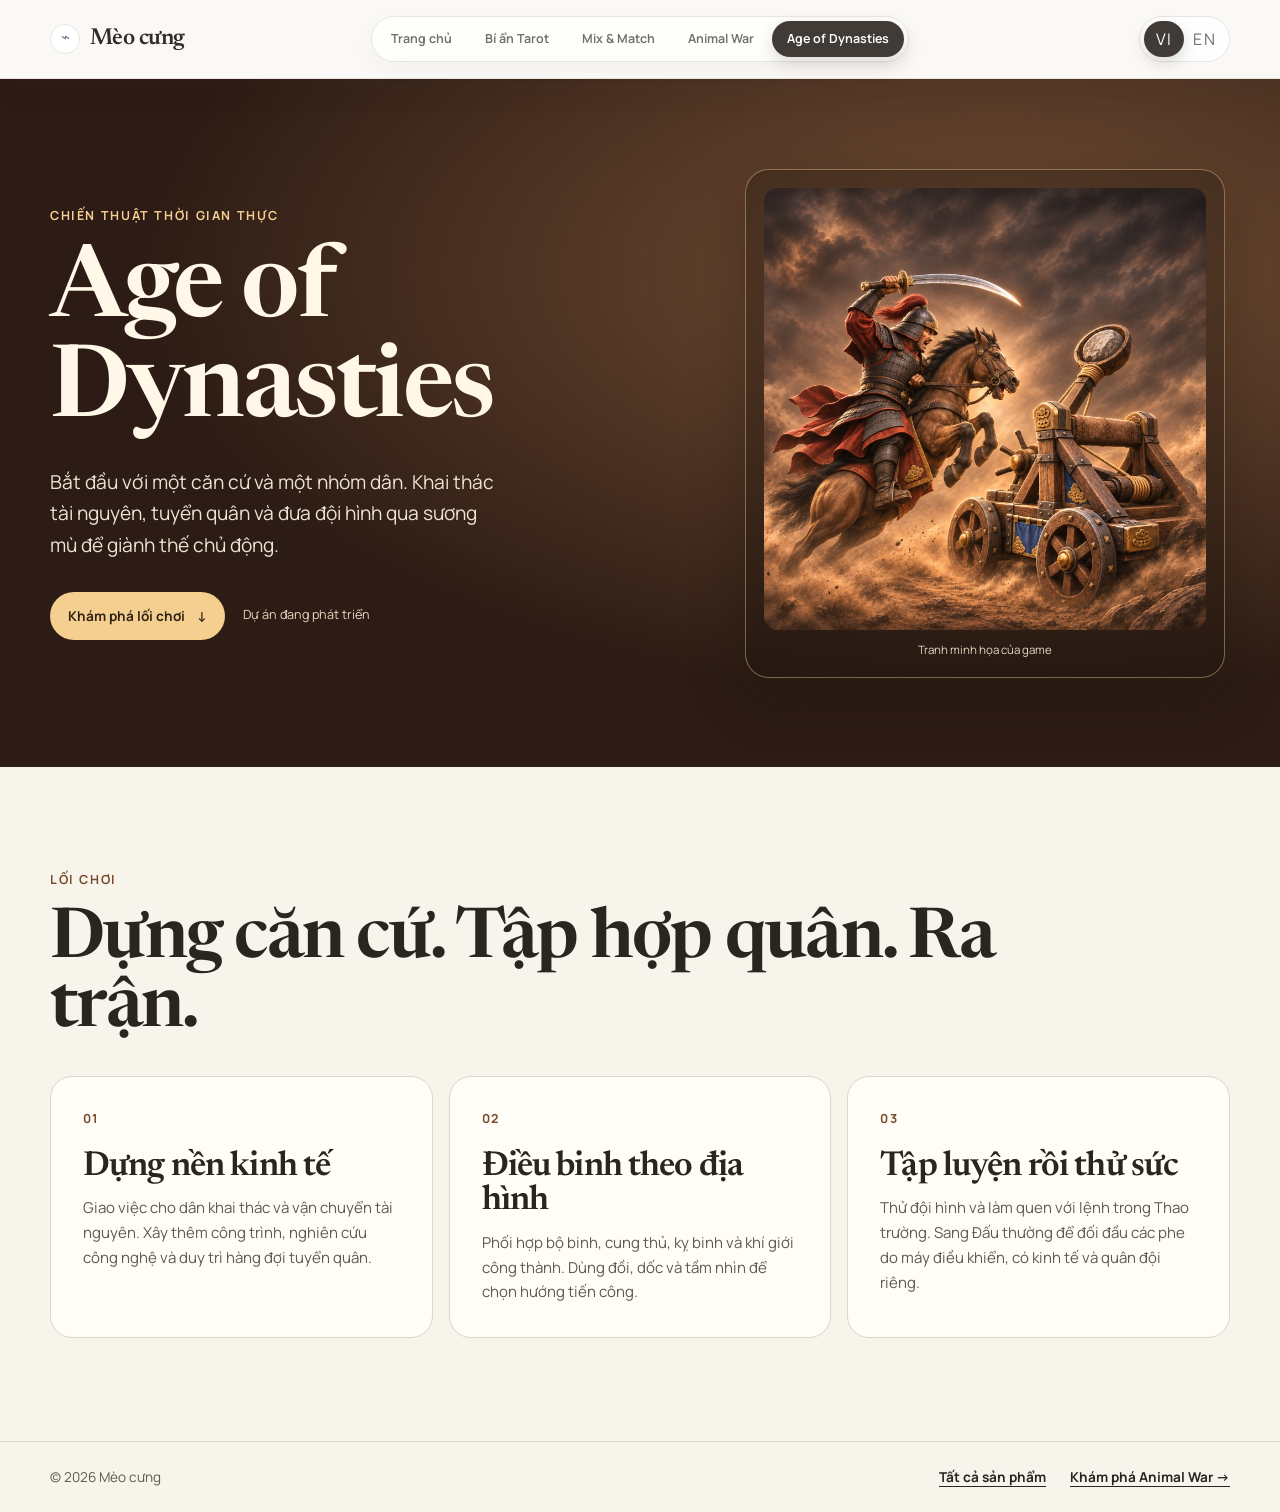
==== age-of-dynasties.html @ 05eef2de "Add Animal War and Age of Dynasties to the website" ====
<!DOCTYPE html>
<html lang="vi">

<head>
    <meta charset="UTF-8" />
    <meta name="viewport" content="width=device-width, initial-scale=1.0" />
    <meta name="description" content="Game chiến thuật thời gian thực. Khai thác tài nguyên, xây căn cứ, tuyển quân và điều binh trong Thao trường và Đấu thường." />
    <title>Age of Dynasties | Mèo cưng</title>
    <link rel="preconnect" href="https://fonts.googleapis.com" />
    <link rel="preconnect" href="https://fonts.gstatic.com" crossorigin />
    <link href="https://fonts.googleapis.com/css2?family=Manrope:wght@400;500;600;700&amp;family=Newsreader:wght@400;600&amp;display=swap" rel="stylesheet" />
    <link href="assets/site-shell.css" rel="stylesheet" />
    <link href="assets/game-pages.css" rel="stylesheet" />
    <script src="assets/game-pages.js" defer></script>
</head>

<body class="game-page" data-game="age-of-dynasties">
    <a class="game-skip" href="#main-content" data-i18n="skipLink">Bỏ qua điều hướng</a>

    <header class="global-header">
        <div class="global-shell global-nav">
            <a class="global-brand" href="index.html" aria-label="Mèo cưng">
                <span class="global-brand-icon" aria-hidden="true">⌁</span>
                <span class="global-brand-wordmark">Mèo cưng</span>
            </a>

            <nav class="global-tabs" data-i18n-aria="navAria" aria-label="Điều hướng chính">
                <a class="global-tab" href="index.html" data-i18n="navHome">Trang chủ</a>
                <a class="global-tab" href="tarot.html" data-i18n="navTarot">Bí ẩn Tarot</a>
                <a class="global-tab" href="mixmatch.html">Mix &amp; Match</a>
                <a class="global-tab" href="animal-war.html">Animal War</a>
                <a class="global-tab" href="age-of-dynasties.html" aria-current="page">Age of Dynasties</a>
            </nav>

            <div class="global-language" role="group" data-i18n-aria="languageAria" aria-label="Chọn ngôn ngữ">
                <button class="global-language-button" type="button" data-lang="vi" aria-pressed="true">VI</button>
                <button class="global-language-button" type="button" data-lang="en" aria-pressed="false">EN</button>
            </div>
        </div>
    </header>

    <main id="main-content">
        <section class="game-hero" aria-labelledby="game-title">
            <div class="global-shell game-hero-grid">
                <div class="game-hero-copy">
                    <p class="game-eyebrow" data-i18n="heroEyebrow">Chiến thuật thời gian thực</p>
                    <h1 id="game-title">Age of Dynasties</h1>
                    <p class="game-lead" data-i18n="heroLead">Bắt đầu với một căn cứ và một nhóm dân. Khai thác tài nguyên, tuyển quân và đưa đội hình qua sương mù để giành thế chủ động.</p>
                    <div class="game-actions">
                        <a class="game-button" href="#gameplay">
                            <span data-i18n="heroAction">Khám phá lối chơi</span>
                            <span aria-hidden="true">↓</span>
                        </a>
                        <span class="game-status" data-i18n="heroStatus">Dự án đang phát triển</span>
                    </div>
                </div>

                <figure class="game-cover">
                    <img src="assets/games/age-of-dynasties.jpg" alt="Kỵ binh giơ đao trên lưng ngựa đối đầu một cẩu đá" data-i18n-alt="heroAlt" width="800" height="800" fetchpriority="high" />
                    <figcaption data-i18n="artCaption">Tranh minh họa của game</figcaption>
                </figure>
            </div>
        </section>

        <section class="global-shell game-features" id="gameplay" aria-labelledby="gameplay-title">
            <p class="game-eyebrow" data-i18n="gameplayEyebrow">Lối chơi</p>
            <h2 id="gameplay-title" data-i18n="gameplayTitle">Dựng căn cứ. Tập hợp quân. Ra trận.</h2>
            <div class="game-feature-grid">
                <article class="game-feature">
                    <span class="game-feature-number" aria-hidden="true">01</span>
                    <h3 data-i18n="featureOneTitle">Dựng nền kinh tế</h3>
                    <p data-i18n="featureOneLead">Giao việc cho dân khai thác và vận chuyển tài nguyên. Xây thêm công trình, nghiên cứu công nghệ và duy trì hàng đợi tuyển quân.</p>
                </article>
                <article class="game-feature">
                    <span class="game-feature-number" aria-hidden="true">02</span>
                    <h3 data-i18n="featureTwoTitle">Điều binh theo địa hình</h3>
                    <p data-i18n="featureTwoLead">Phối hợp bộ binh, cung thủ, kỵ binh và khí giới công thành. Dùng đồi, dốc và tầm nhìn để chọn hướng tiến công.</p>
                </article>
                <article class="game-feature">
                    <span class="game-feature-number" aria-hidden="true">03</span>
                    <h3 data-i18n="featureThreeTitle">Tập luyện rồi thử sức</h3>
                    <p data-i18n="featureThreeLead">Thử đội hình và làm quen với lệnh trong Thao trường. Sang Đấu thường để đối đầu các phe do máy điều khiển, có kinh tế và quân đội riêng.</p>
                </article>
            </div>
        </section>
    </main>

    <footer class="game-footer">
        <div class="global-shell game-footer-row">
            <span>© 2026 Mèo cưng</span>
            <nav data-i18n-aria="footerAria" aria-label="Liên kết cuối trang">
                <a href="index.html#products" data-i18n="homeAction">Tất cả sản phẩm</a>
                <a href="animal-war.html">
                    <span data-i18n="otherAction">Khám phá Animal War</span>
                    <span aria-hidden="true">→</span>
                </a>
            </nav>
        </div>
    </footer>
</body>

</html>
---- assets/site-shell.css ----
:root {
    --shell-bg: #fbfaf8;
    --shell-surface: #ffffff;
    --shell-ink: #302d2a;
    --shell-muted: #746f69;
    --shell-line: #e9e4df;
    --shell-active: #403b37;
    --shell-accent: #7b6f85;
}

.global-header,
.global-header *,
.global-header *::before,
.global-header *::after {
    box-sizing: border-box;
}

.global-header {
    position: sticky;
    z-index: 200;
    top: 0;
    border-bottom: 1px solid var(--shell-line);
    background: rgba(251, 250, 248, 0.9);
    box-shadow: 0 10px 36px rgba(53, 48, 44, 0.04);
    font-family: "Manrope", sans-serif;
    backdrop-filter: blur(18px);
}

.global-shell {
    width: min(calc(100% - 40px), 1180px);
    margin-inline: auto;
}

.global-nav {
    min-height: 78px;
    display: grid;
    grid-template-columns: minmax(170px, 1fr) auto minmax(170px, 1fr);
    align-items: center;
    gap: 28px;
}

.global-header a {
    text-decoration: none;
}

.global-header button {
    font: inherit;
}

.global-brand {
    min-width: 0;
    display: inline-flex;
    align-items: center;
    justify-self: start;
    gap: 10px;
    color: var(--shell-ink);
}

.global-brand-image {
    width: 180px;
    height: auto;
    display: block;
    object-fit: contain;
}

.global-brand-wordmark {
    font-family: "Newsreader", serif;
    font-size: 1.45rem;
    font-weight: 600;
    letter-spacing: -0.025em;
    line-height: 1;
}

.global-brand-icon {
    width: 30px;
    height: 30px;
    display: grid;
    flex: 0 0 auto;
    place-items: center;
    border: 1px solid var(--shell-line);
    border-radius: 50%;
    background: var(--shell-surface);
    color: var(--shell-accent);
    font-family: "Newsreader", serif;
    font-size: 0.92rem;
}

.global-tabs {
    display: inline-flex;
    align-items: center;
    justify-content: center;
    gap: 3px;
    padding: 4px;
    border: 1px solid var(--shell-line);
    border-radius: 999px;
    background: rgba(255, 255, 255, 0.76);
    box-shadow: 0 8px 24px rgba(53, 48, 44, 0.04);
}

.global-tab {
    min-height: 36px;
    display: inline-flex;
    align-items: center;
    justify-content: center;
    padding: 7px 15px;
    border-radius: 999px;
    color: var(--shell-muted);
    font-size: 0.78rem;
    font-weight: 650;
    line-height: 1.2;
    white-space: nowrap;
    transition: background 180ms ease, color 180ms ease, transform 180ms ease;
}

.global-tab:hover {
    background: #f2efeb;
    color: var(--shell-ink);
}

.global-tab[aria-current="page"] {
    background: var(--shell-active);
    box-shadow: 0 7px 16px rgba(64, 59, 55, 0.18);
    color: #ffffff;
}

.global-language {
    display: inline-flex;
    justify-self: end;
    padding: 4px;
    border: 1px solid var(--shell-line);
    border-radius: 999px;
    background: rgba(255, 255, 255, 0.78);
}

.global-language-button {
    min-width: 40px;
    min-height: 32px;
    padding: 5px 9px;
    border: 0;
    border-radius: 999px;
    background: transparent;
    color: var(--shell-muted);
    cursor: pointer;
    font-size: 0.7rem;
    font-weight: 750;
    letter-spacing: 0.08em;
    transition: background 180ms ease, color 180ms ease, box-shadow 180ms ease;
}

.global-language-button[aria-pressed="true"] {
    background: var(--shell-active);
    box-shadow: 0 6px 14px rgba(64, 59, 55, 0.18);
    color: #ffffff;
}

.global-header :focus-visible {
    outline: 3px solid rgba(64, 59, 55, 0.72);
    outline-offset: 3px;
}

@media (max-width: 1024px) {
    .global-nav {
        grid-template-columns: minmax(0, 1fr) auto;
        gap: 10px 16px;
        padding-block: 12px;
    }

    .global-tabs {
        width: 100%;
        grid-column: 1 / -1;
        grid-row: 2;
        flex-wrap: wrap;
        border-radius: 22px;
    }

    .global-tab {
        flex: 1 0 auto;
    }
}

@media (max-width: 480px) {
    .global-shell {
        width: min(calc(100% - 28px), 1180px);
    }

    .global-brand-image {
        width: 142px;
    }

    .global-brand-wordmark {
        font-size: 1.25rem;
    }

    .global-brand-icon {
        width: 27px;
        height: 27px;
    }

    .global-tab {
        min-height: 34px;
        padding-inline: 12px;
        font-size: 0.74rem;
    }

    .global-language-button {
        min-width: 36px;
        min-height: 30px;
        padding-inline: 7px;
    }
}

@media (prefers-reduced-motion: reduce) {
    .global-tab,
    .global-language-button {
        transition: none;
    }
}
---- assets/game-pages.css ----
.game-page {
    --game-ink: #29251f;
    --game-muted: #62594d;
    --game-paper: #f7f4ec;
    --game-line: #ded5c4;
    --game-dark: #112821;
    --game-glow: #3a6253;
    --game-gold: #f4cf8f;
    --game-accent-ink: #465e4b;
    margin: 0;
    background: var(--game-paper);
    color: var(--game-ink);
    font: 400 1rem/1.65 "Manrope", sans-serif;
}

.game-page[data-game="age-of-dynasties"] {
    --game-dark: #2d1c15;
    --game-glow: #754f34;
    --game-accent-ink: #794a29;
}

.game-page *,
.game-page *::before,
.game-page *::after {
    box-sizing: border-box;
}

.game-page :focus-visible {
    outline: 3px solid currentColor;
    outline-offset: 5px;
}

.game-skip {
    position: fixed;
    z-index: 201;
    top: 12px;
    left: 12px;
    padding: 8px 14px;
    transform: translateY(-180%);
    background: var(--game-paper);
    color: var(--game-ink);
}

.game-skip:focus {
    transform: translateY(0);
}

.game-hero {
    background: radial-gradient(ellipse at 78% 28%, var(--game-glow), transparent 61%), var(--game-dark);
    color: #fff7e7;
}

.game-hero-grid {
    display: grid;
    grid-template-columns: minmax(0, 1.1fr) minmax(0, 0.9fr);
    align-items: center;
    gap: clamp(32px, 7vw, 104px);
    padding-block: clamp(56px, 7vw, 96px);
}

.game-eyebrow {
    margin: 0 0 16px;
    color: var(--game-accent-ink);
    font-size: 0.78rem;
    font-weight: 700;
    letter-spacing: 0.13em;
    text-transform: uppercase;
}

.game-hero .game-eyebrow {
    color: var(--game-gold);
}

.game-page h1,
.game-page h2,
.game-page h3 {
    margin: 0;
    font-family: "Newsreader", Georgia, serif;
    font-weight: 600;
    line-height: 1;
    letter-spacing: -0.025em;
}

.game-page h1 {
    font-size: clamp(3.3rem, 7.8vw, 7.5rem);
}

.game-page h1 span {
    display: block;
    margin-top: 12px;
    color: var(--game-gold);
    font-size: 0.42em;
    font-weight: 400;
}

.game-lead {
    max-width: 37ch;
    margin: 24px 0 30px;
    color: #eee4d3;
    font-size: clamp(1rem, 1.65vw, 1.2rem);
}

.game-actions {
    display: flex;
    flex-wrap: wrap;
    align-items: center;
    gap: 14px 18px;
}

.game-button {
    display: inline-flex;
    align-items: center;
    gap: 12px;
    min-height: 48px;
    padding: 10px 18px;
    border-radius: 999px;
    background: var(--game-gold);
    color: #302315;
    font-size: 0.85rem;
    font-weight: 700;
    text-decoration: none;
}

.game-button:hover {
    background: #ffe1aa;
}

.game-status {
    color: #e5d6bf;
    font-size: 0.79rem;
}

.game-cover {
    width: min(100%, 480px);
    margin: 0 auto;
    padding: clamp(10px, 1.5vw, 18px);
    border: 1px solid rgba(244, 207, 143, 0.42);
    border-radius: 24px;
    background: rgba(18, 13, 10, 0.27);
    box-shadow: 0 20px 55px rgba(16, 11, 8, 0.28);
}

.game-cover img {
    display: block;
    width: 100%;
    height: auto;
    border-radius: 14px;
}

.game-cover figcaption {
    padding-top: 10px;
    color: #e5d6bf;
    font-size: 0.72rem;
    text-align: center;
}

.game-features {
    padding-block: clamp(56px, 8vw, 108px);
    scroll-margin-top: 90px;
}

.game-page h2 {
    max-width: 22ch;
    margin-bottom: 32px;
    font-size: clamp(2.55rem, 5.4vw, 4.7rem);
}

.game-feature-grid {
    display: grid;
    grid-template-columns: repeat(3, minmax(0, 1fr));
    gap: 16px;
}

.game-feature {
    padding: clamp(22px, 3vw, 32px);
    border: 1px solid var(--game-line);
    border-radius: 22px;
    background: #fffdf7;
}

.game-feature-number {
    display: block;
    margin-bottom: 20px;
    color: var(--game-accent-ink);
    font-size: 0.78rem;
    font-weight: 700;
    letter-spacing: 0.1em;
}

.game-page h3 {
    font-size: clamp(1.65rem, 3vw, 2.15rem);
}

.game-feature p {
    margin: 12px 0 0;
    color: var(--game-muted);
    font-size: 0.94rem;
}

.game-footer {
    border-top: 1px solid var(--game-line);
    color: var(--game-muted);
    font-size: 0.85rem;
}

.game-footer-row,
.game-footer nav {
    display: flex;
    flex-wrap: wrap;
    gap: 12px 24px;
}

.game-footer-row {
    justify-content: space-between;
    padding-block: 24px;
}

.game-footer a {
    color: var(--game-ink);
    font-weight: 700;
    text-underline-offset: 4px;
}

@media (max-width: 1024px) {
    .game-features {
        scroll-margin-top: 148px;
    }
}

@media (max-width: 700px) {
    .game-hero-grid,
    .game-feature-grid {
        grid-template-columns: 1fr;
    }

    .game-hero-grid {
        padding-block: 42px;
    }

    .game-page h1 {
        font-size: clamp(2.9rem, 12vw, 5rem);
    }

    .game-cover {
        margin-left: 0;
    }
}
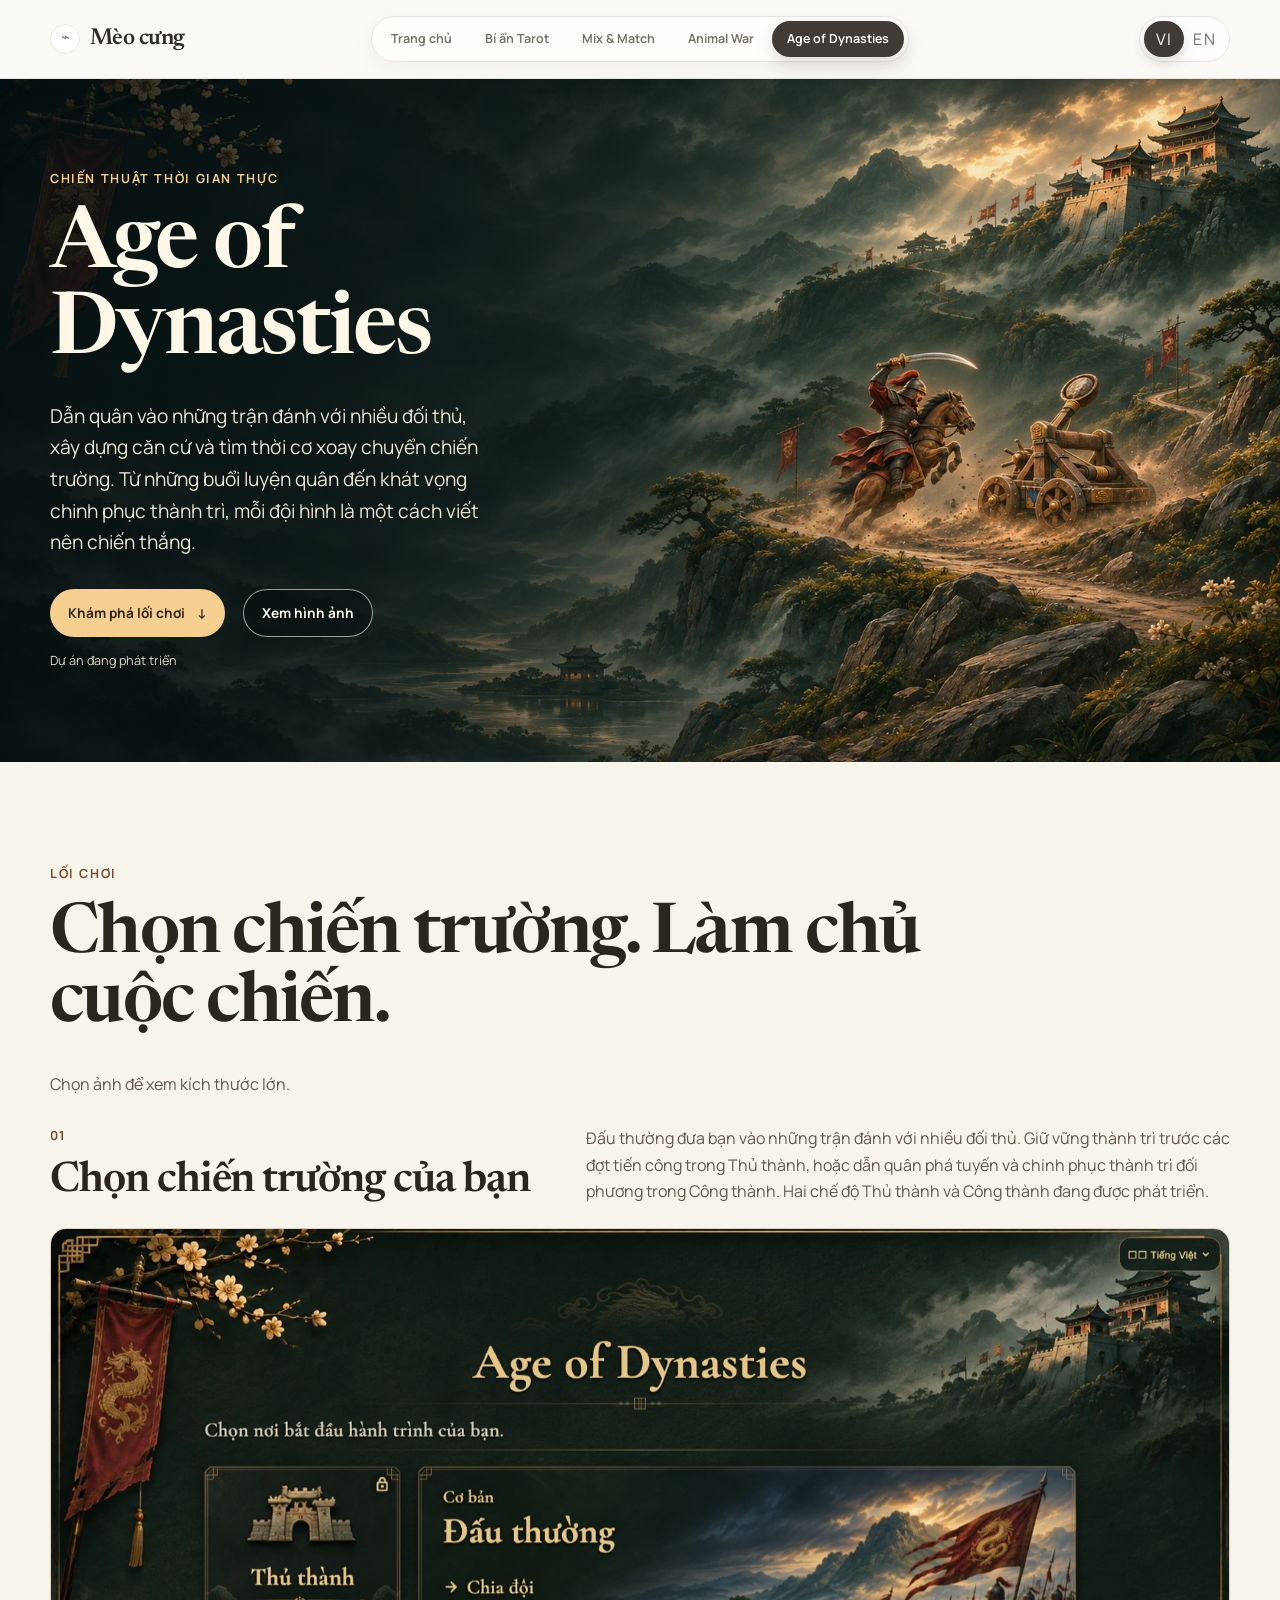
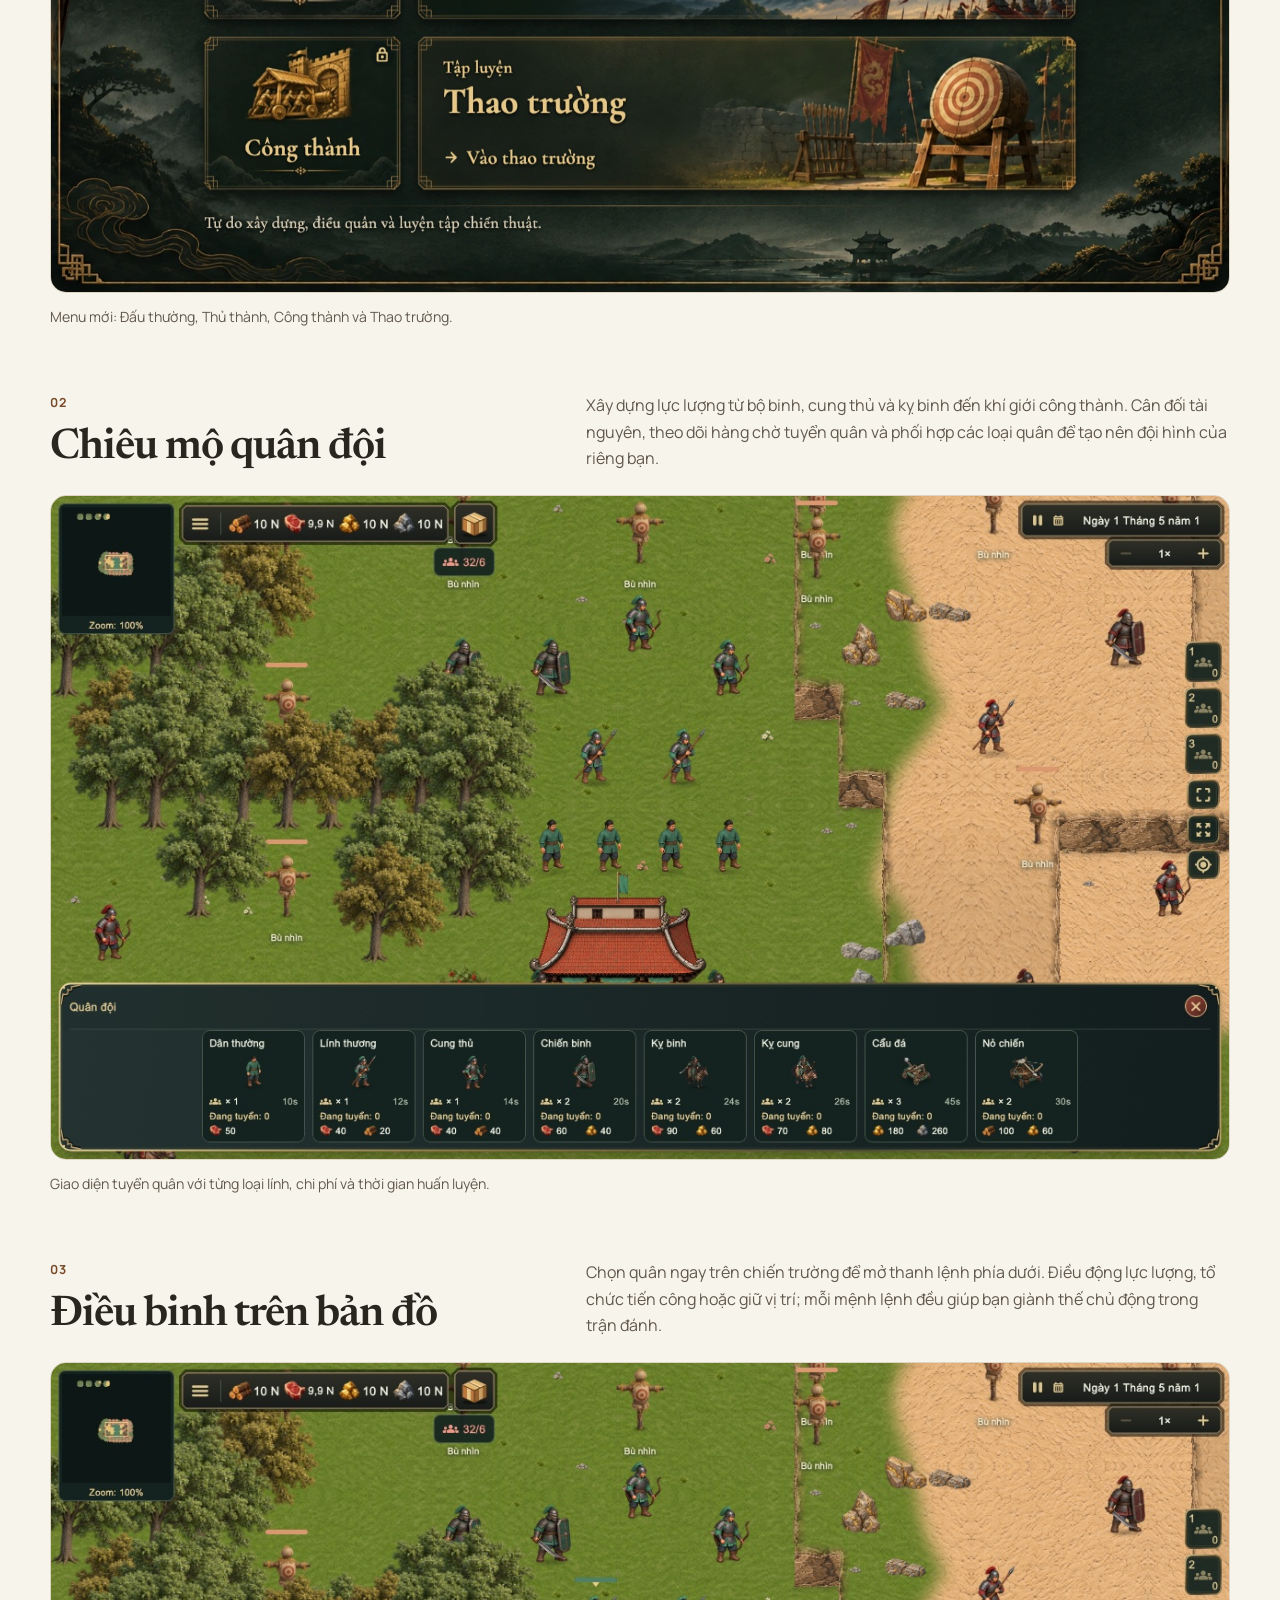
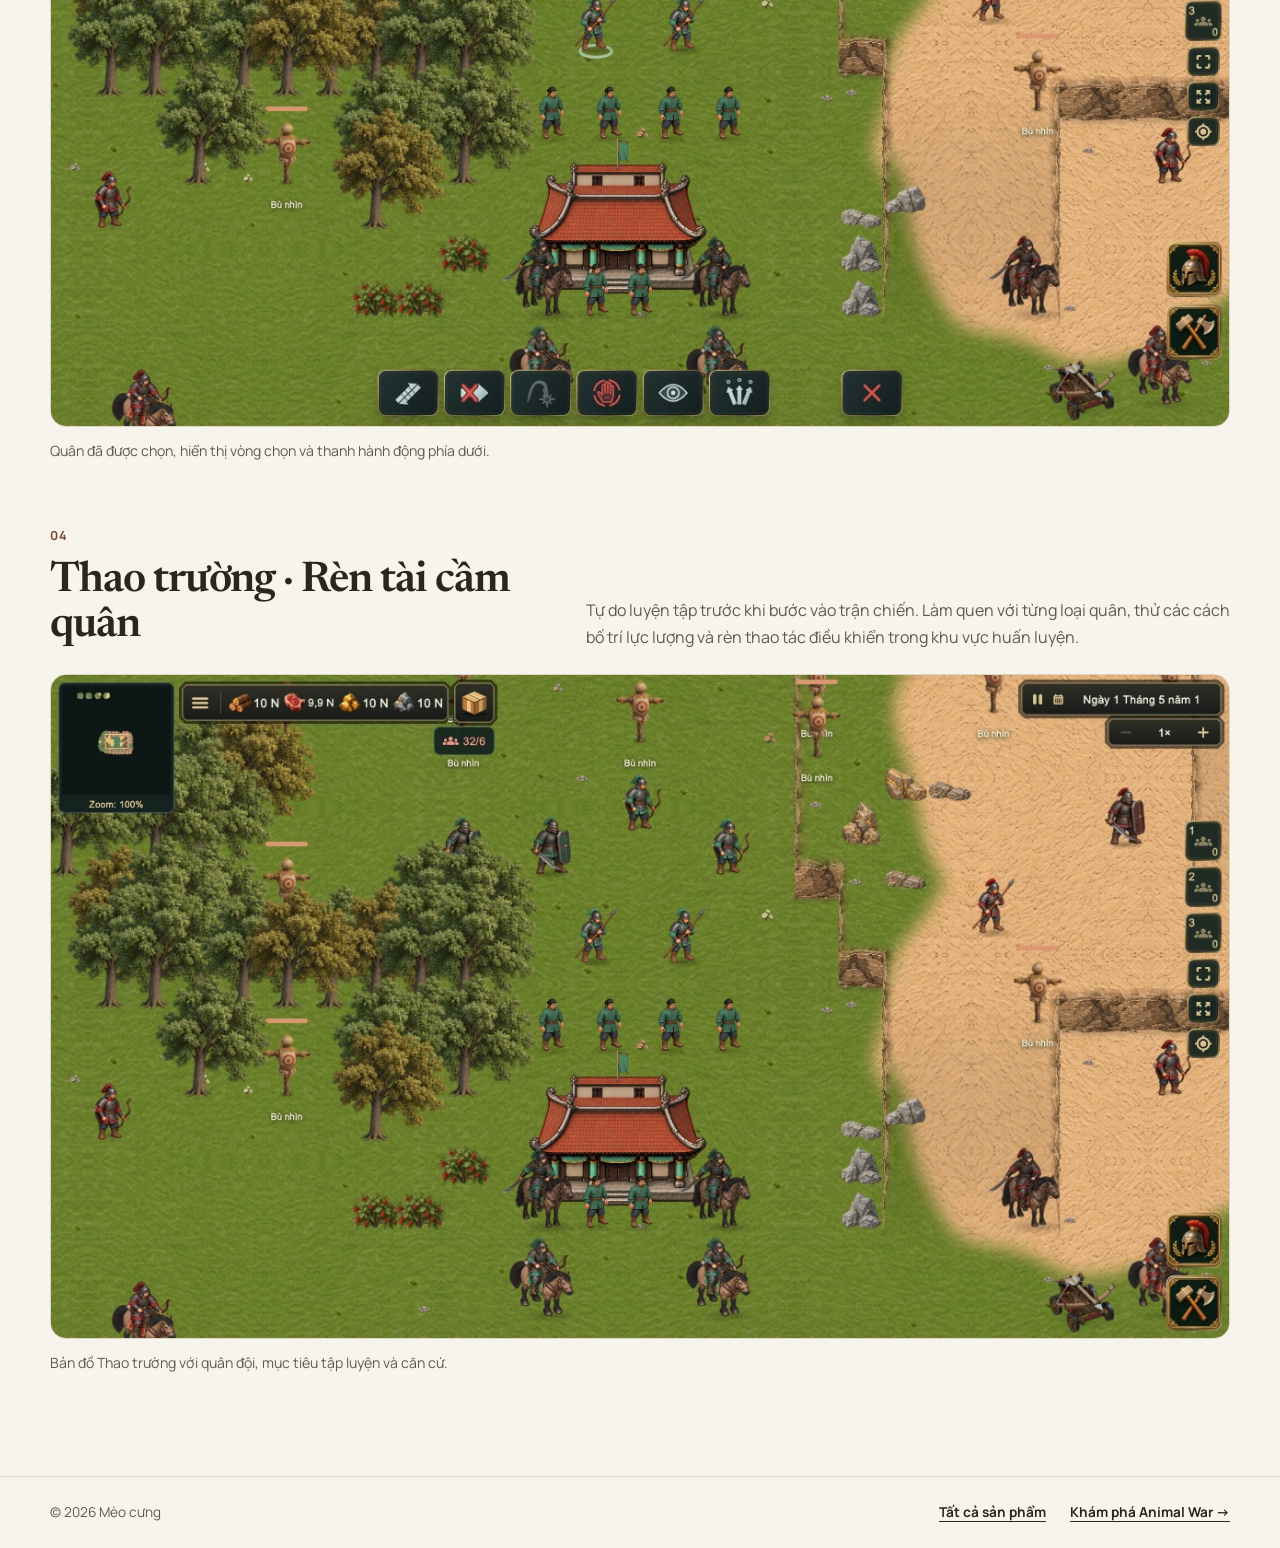
==== commit 5b707906: "Refresh game pages with current UI captures and illustrated features" ====
--- a/age-of-dynasties.html
+++ b/age-of-dynasties.html
@@ -4,14 +4,14 @@
 <head>
     <meta charset="UTF-8" />
     <meta name="viewport" content="width=device-width, initial-scale=1.0" />
-    <meta name="description" content="Game chiến thuật thời gian thực. Khai thác tài nguyên, xây căn cứ, tuyển quân và điều binh trong Thao trường và Đấu thường." />
+    <meta name="description" content="Age of Dynasties — chiến thuật thời gian thực với Đấu thường và Thao trường. Khám phá các chế độ Thủ thành và Công thành đang phát triển." />
     <title>Age of Dynasties | Mèo cưng</title>
     <link rel="preconnect" href="https://fonts.googleapis.com" />
     <link rel="preconnect" href="https://fonts.gstatic.com" crossorigin />
     <link href="https://fonts.googleapis.com/css2?family=Manrope:wght@400;500;600;700&amp;family=Newsreader:wght@400;600&amp;display=swap" rel="stylesheet" />
     <link href="assets/site-shell.css" rel="stylesheet" />
-    <link href="assets/game-pages.css" rel="stylesheet" />
-    <script src="assets/game-pages.js" defer></script>
+    <link href="assets/game-pages.css?v=20261105-4features" rel="stylesheet" />
+    <script src="assets/game-pages.js?v=20261105-4features" defer></script>
 </head>
 
 <body class="game-page" data-game="age-of-dynasties">
@@ -41,45 +41,77 @@
 
     <main id="main-content">
         <section class="game-hero" aria-labelledby="game-title">
+            <img class="game-hero-art" src="assets/games/age-of-dynasties-hero.jpg" alt="" width="1672" height="941" fetchpriority="high" />
             <div class="global-shell game-hero-grid">
                 <div class="game-hero-copy">
                     <p class="game-eyebrow" data-i18n="heroEyebrow">Chiến thuật thời gian thực</p>
                     <h1 id="game-title">Age of Dynasties</h1>
-                    <p class="game-lead" data-i18n="heroLead">Bắt đầu với một căn cứ và một nhóm dân. Khai thác tài nguyên, tuyển quân và đưa đội hình qua sương mù để giành thế chủ động.</p>
+                    <p class="game-lead" data-i18n="heroLead">Dẫn quân vào những trận đánh với nhiều đối thủ, xây dựng căn cứ và tìm thời cơ xoay chuyển chiến trường. Từ những buổi luyện quân đến khát vọng chinh phục thành trì, mỗi đội hình là một cách viết nên chiến thắng.</p>
                     <div class="game-actions">
                         <a class="game-button" href="#gameplay">
                             <span data-i18n="heroAction">Khám phá lối chơi</span>
                             <span aria-hidden="true">↓</span>
                         </a>
+                        <a class="game-button game-button-secondary" href="#screenshots" data-i18n="galleryAction">Xem hình ảnh</a>
                         <span class="game-status" data-i18n="heroStatus">Dự án đang phát triển</span>
                     </div>
                 </div>
 
-                <figure class="game-cover">
-                    <img src="assets/games/age-of-dynasties.jpg" alt="Kỵ binh giơ đao trên lưng ngựa đối đầu một cẩu đá" data-i18n-alt="heroAlt" width="800" height="800" fetchpriority="high" />
-                    <figcaption data-i18n="artCaption">Tranh minh họa của game</figcaption>
-                </figure>
             </div>
         </section>
 
         <section class="global-shell game-features" id="gameplay" aria-labelledby="gameplay-title">
             <p class="game-eyebrow" data-i18n="gameplayEyebrow">Lối chơi</p>
-            <h2 id="gameplay-title" data-i18n="gameplayTitle">Dựng căn cứ. Tập hợp quân. Ra trận.</h2>
-            <div class="game-feature-grid">
+            <h2 id="gameplay-title" data-i18n="gameplayTitle">Chọn chiến trường. Làm chủ cuộc chiến.</h2>
+            <p class="game-gallery-hint" data-i18n="galleryHint">Chọn ảnh để xem kích thước lớn.</p>
+            <div class="game-feature-list" id="screenshots">
                 <article class="game-feature">
-                    <span class="game-feature-number" aria-hidden="true">01</span>
-                    <h3 data-i18n="featureOneTitle">Dựng nền kinh tế</h3>
-                    <p data-i18n="featureOneLead">Giao việc cho dân khai thác và vận chuyển tài nguyên. Xây thêm công trình, nghiên cứu công nghệ và duy trì hàng đợi tuyển quân.</p>
+                    <div class="game-feature-copy">
+                        <div><span class="game-feature-number" aria-hidden="true">01</span><h3 data-i18n="featureOneTitle">Chọn chiến trường của bạn</h3></div>
+                        <p data-i18n="featureOneLead">Đấu thường đưa bạn vào những trận đánh với nhiều đối thủ. Giữ vững thành trì trước các đợt tiến công trong Thủ thành, hoặc dẫn quân phá tuyến và chinh phục thành trì đối phương trong Công thành. Hai chế độ Thủ thành và Công thành đang được phát triển.</p>
+                    </div>
+                    <figure class="game-shot">
+                        <a href="assets/games/screenshots/dynasties-menu.jpg" target="_blank" rel="noopener">
+                            <img src="assets/games/screenshots/dynasties-menu.jpg" alt="Menu mới: Đấu thường, Thủ thành, Công thành và Thao trường." data-i18n-alt="featureOneAlt" width="1600" height="900" loading="lazy" decoding="async" />
+                        </a>
+                        <figcaption data-i18n="featureOneCaption">Menu mới: Đấu thường, Thủ thành, Công thành và Thao trường.</figcaption>
+                    </figure>
                 </article>
                 <article class="game-feature">
-                    <span class="game-feature-number" aria-hidden="true">02</span>
-                    <h3 data-i18n="featureTwoTitle">Điều binh theo địa hình</h3>
-                    <p data-i18n="featureTwoLead">Phối hợp bộ binh, cung thủ, kỵ binh và khí giới công thành. Dùng đồi, dốc và tầm nhìn để chọn hướng tiến công.</p>
+                    <div class="game-feature-copy">
+                        <div><span class="game-feature-number" aria-hidden="true">02</span><h3 data-i18n="featureTwoTitle">Chiêu mộ quân đội</h3></div>
+                        <p data-i18n="featureTwoLead">Xây dựng lực lượng từ bộ binh, cung thủ và kỵ binh đến khí giới công thành. Cân đối tài nguyên, theo dõi hàng chờ tuyển quân và phối hợp các loại quân để tạo nên đội hình của riêng bạn.</p>
+                    </div>
+                    <figure class="game-shot">
+                        <a href="assets/games/screenshots/dynasties-army.jpg" target="_blank" rel="noopener">
+                            <img src="assets/games/screenshots/dynasties-army.jpg" alt="Giao diện tuyển quân với từng loại lính, chi phí và thời gian huấn luyện." data-i18n-alt="featureTwoAlt" width="1280" height="720" loading="lazy" decoding="async" />
+                        </a>
+                        <figcaption data-i18n="featureTwoCaption">Giao diện tuyển quân với từng loại lính, chi phí và thời gian huấn luyện.</figcaption>
+                    </figure>
                 </article>
                 <article class="game-feature">
-                    <span class="game-feature-number" aria-hidden="true">03</span>
-                    <h3 data-i18n="featureThreeTitle">Tập luyện rồi thử sức</h3>
-                    <p data-i18n="featureThreeLead">Thử đội hình và làm quen với lệnh trong Thao trường. Sang Đấu thường để đối đầu các phe do máy điều khiển, có kinh tế và quân đội riêng.</p>
+                    <div class="game-feature-copy">
+                        <div><span class="game-feature-number" aria-hidden="true">03</span><h3 data-i18n="featureThreeTitle">Điều binh trên bản đồ</h3></div>
+                        <p data-i18n="featureThreeLead">Chọn quân ngay trên chiến trường để mở thanh lệnh phía dưới. Điều động lực lượng, tổ chức tiến công hoặc giữ vị trí; mỗi mệnh lệnh đều giúp bạn giành thế chủ động trong trận đánh.</p>
+                    </div>
+                    <figure class="game-shot">
+                        <a href="assets/games/screenshots/dynasties-battlefield.jpg" target="_blank" rel="noopener">
+                            <img src="assets/games/screenshots/dynasties-battlefield.jpg" alt="Quân đã được chọn, hiển thị vòng chọn và thanh hành động phía dưới." data-i18n-alt="featureThreeAlt" width="1280" height="720" loading="lazy" decoding="async" />
+                        </a>
+                        <figcaption data-i18n="featureThreeCaption">Quân đã được chọn, hiển thị vòng chọn và thanh hành động phía dưới.</figcaption>
+                    </figure>
+                </article>
+                <article class="game-feature">
+                    <div class="game-feature-copy">
+                        <div><span class="game-feature-number" aria-hidden="true">04</span><h3 data-i18n="featureFourTitle">Thao trường · Rèn tài cầm quân</h3></div>
+                        <p data-i18n="featureFourLead">Tự do luyện tập trước khi bước vào trận chiến. Làm quen với từng loại quân, thử các cách bố trí lực lượng và rèn thao tác điều khiển trong khu vực huấn luyện.</p>
+                    </div>
+                    <figure class="game-shot">
+                        <a href="assets/games/screenshots/dynasties-training.jpg" target="_blank" rel="noopener">
+                            <img src="assets/games/screenshots/dynasties-training.jpg" alt="Bản đồ Thao trường với quân đội, mục tiêu tập luyện và căn cứ." data-i18n-alt="featureFourAlt" width="1280" height="720" loading="lazy" decoding="async" />
+                        </a>
+                        <figcaption data-i18n="featureFourCaption">Bản đồ Thao trường với quân đội, mục tiêu tập luyện và căn cứ.</figcaption>
+                    </figure>
                 </article>
             </div>
         </section>
--- a/assets/game-pages.css
+++ b/assets/game-pages.css
@@ -14,8 +14,8 @@
 }
 
 .game-page[data-game="age-of-dynasties"] {
-    --game-dark: #2d1c15;
-    --game-glow: #754f34;
+    --game-dark: #101e19;
+    --game-glow: #435a40;
     --game-accent-ink: #794a29;
 }
 
@@ -46,16 +46,41 @@
 }
 
 .game-hero {
-    background: radial-gradient(ellipse at 78% 28%, var(--game-glow), transparent 61%), var(--game-dark);
+    position: relative;
+    isolation: isolate;
+    overflow: hidden;
+    background: var(--game-dark);
     color: #fff7e7;
 }
 
+.game-hero-art {
+    position: absolute;
+    z-index: -2;
+    inset: 0;
+    width: 100%;
+    height: 100%;
+    object-fit: cover;
+    object-position: center;
+}
+
+.game-hero::after {
+    position: absolute;
+    z-index: -1;
+    inset: 0;
+    background: linear-gradient(90deg, rgba(5, 15, 17, 0.88), rgba(5, 15, 17, 0.58) 40%, rgba(5, 15, 17, 0.03) 75%);
+    content: "";
+}
+
 .game-hero-grid {
-    display: grid;
-    grid-template-columns: minmax(0, 1.1fr) minmax(0, 0.9fr);
+    display: flex;
+    min-height: 680px;
     align-items: center;
-    gap: clamp(32px, 7vw, 104px);
     padding-block: clamp(56px, 7vw, 96px);
+}
+
+.game-hero-copy {
+    width: 54%;
+    max-width: 640px;
 }
 
 .game-eyebrow {
@@ -82,7 +107,7 @@
 }
 
 .game-page h1 {
-    font-size: clamp(3.3rem, 7.8vw, 7.5rem);
+    font-size: clamp(3.3rem, 6.7vw, 6.5rem);
 }
 
 .game-page h1 span {
@@ -125,38 +150,84 @@
     background: #ffe1aa;
 }
 
+.game-button-secondary {
+    border: 1px solid rgba(255, 247, 231, 0.6);
+    background: rgba(5, 15, 17, 0.45);
+    color: #fff7e7;
+}
+
+.game-button-secondary:hover {
+    background: rgba(5, 15, 17, 0.8);
+}
+
 .game-status {
+    flex-basis: 100%;
     color: #e5d6bf;
     font-size: 0.79rem;
 }
 
-.game-cover {
-    width: min(100%, 480px);
-    margin: 0 auto;
-    padding: clamp(10px, 1.5vw, 18px);
-    border: 1px solid rgba(244, 207, 143, 0.42);
-    border-radius: 24px;
-    background: rgba(18, 13, 10, 0.27);
-    box-shadow: 0 20px 55px rgba(16, 11, 8, 0.28);
-}
-
-.game-cover img {
+.game-features,
+.game-gallery {
+    padding-block: clamp(56px, 8vw, 108px);
+    scroll-margin-top: 90px;
+}
+
+.game-gallery {
+    border-bottom: 1px solid var(--game-line);
+}
+
+.game-gallery h2 {
+    margin-bottom: 16px;
+}
+
+.game-gallery-hint {
+    margin: 0 0 28px;
+    color: var(--game-muted);
+}
+
+.game-gallery-grid {
+    display: grid;
+    grid-template-columns: repeat(2, minmax(0, 1fr));
+    align-items: start;
+    gap: 28px;
+}
+
+.game-shot {
+    margin: 0;
+    min-width: 0;
+}
+
+.game-shot-lead {
+    grid-column: 1 / -1;
+}
+
+.game-shot a {
+    display: block;
+    overflow: hidden;
+    border: 1px solid var(--game-line);
+    border-radius: 16px;
+    background: var(--game-dark);
+}
+
+.game-shot img {
     display: block;
     width: 100%;
     height: auto;
-    border-radius: 14px;
-}
-
-.game-cover figcaption {
-    padding-top: 10px;
-    color: #e5d6bf;
+}
+
+.game-shot figcaption {
+    padding-top: 12px;
+    font-size: 0.88rem;
+    color: var(--game-muted);
+}
+
+.game-feature p.game-mode-status {
+    display: inline-block;
+    margin: 0 0 14px;
+    padding: 3px 9px;
+    border: 1px solid var(--game-line);
+    border-radius: 99px;
     font-size: 0.72rem;
-    text-align: center;
-}
-
-.game-features {
-    padding-block: clamp(56px, 8vw, 108px);
-    scroll-margin-top: 90px;
 }
 
 .game-page h2 {
@@ -169,6 +240,10 @@
     display: grid;
     grid-template-columns: repeat(3, minmax(0, 1fr));
     gap: 16px;
+}
+
+.game-feature-grid-four {
+    grid-template-columns: repeat(2, minmax(0, 1fr));
 }
 
 .game-feature {
@@ -222,26 +297,52 @@
 }
 
 @media (max-width: 1024px) {
-    .game-features {
+    .game-features,
+    .game-gallery {
         scroll-margin-top: 148px;
     }
 }
 
 @media (max-width: 700px) {
-    .game-hero-grid,
-    .game-feature-grid {
+    .game-feature-grid,
+    .game-gallery-grid {
         grid-template-columns: 1fr;
     }
 
     .game-hero-grid {
-        padding-block: 42px;
+        min-height: 740px;
+        align-items: end;
+        padding-block: 290px 42px;
+    }
+
+    .game-hero-art {
+        height: 410px;
+        object-position: 75% center;
+    }
+
+    .game-hero::after {
+        background: linear-gradient(0deg, var(--game-dark) 42%, transparent 85%);
+    }
+
+    .game-hero-copy {
+        width: 100%;
     }
 
     .game-page h1 {
         font-size: clamp(2.9rem, 12vw, 5rem);
     }
 
-    .game-cover {
-        margin-left: 0;
-    }
-}
+}
+
+/* Each feature is paired with its actual game interface. */
+.game-feature-list { display: grid; gap: 64px; scroll-margin-top: 110px; }
+.game-feature-list .game-feature { padding: 0; border: 0; border-radius: 0; background: none; }
+.game-feature-copy { display: grid; grid-template-columns: minmax(0, 1fr) minmax(0, 1.3fr); gap: 40px; align-items: end; margin-bottom: 24px; }
+.game-feature-copy .game-feature-number { margin-bottom: 12px; }
+.game-feature-copy h3 { font-size: clamp(1.9rem, 3.3vw, 2.8rem); line-height: 1.08; }
+.game-feature-copy p { margin: 0; font-size: 1rem; }
+@media (max-width: 1024px) { .game-feature-list { scroll-margin-top: 148px; } }
+@media (max-width: 700px) {
+    .game-feature-list { gap: 44px; }
+    .game-feature-copy { grid-template-columns: 1fr; gap: 16px; }
+}
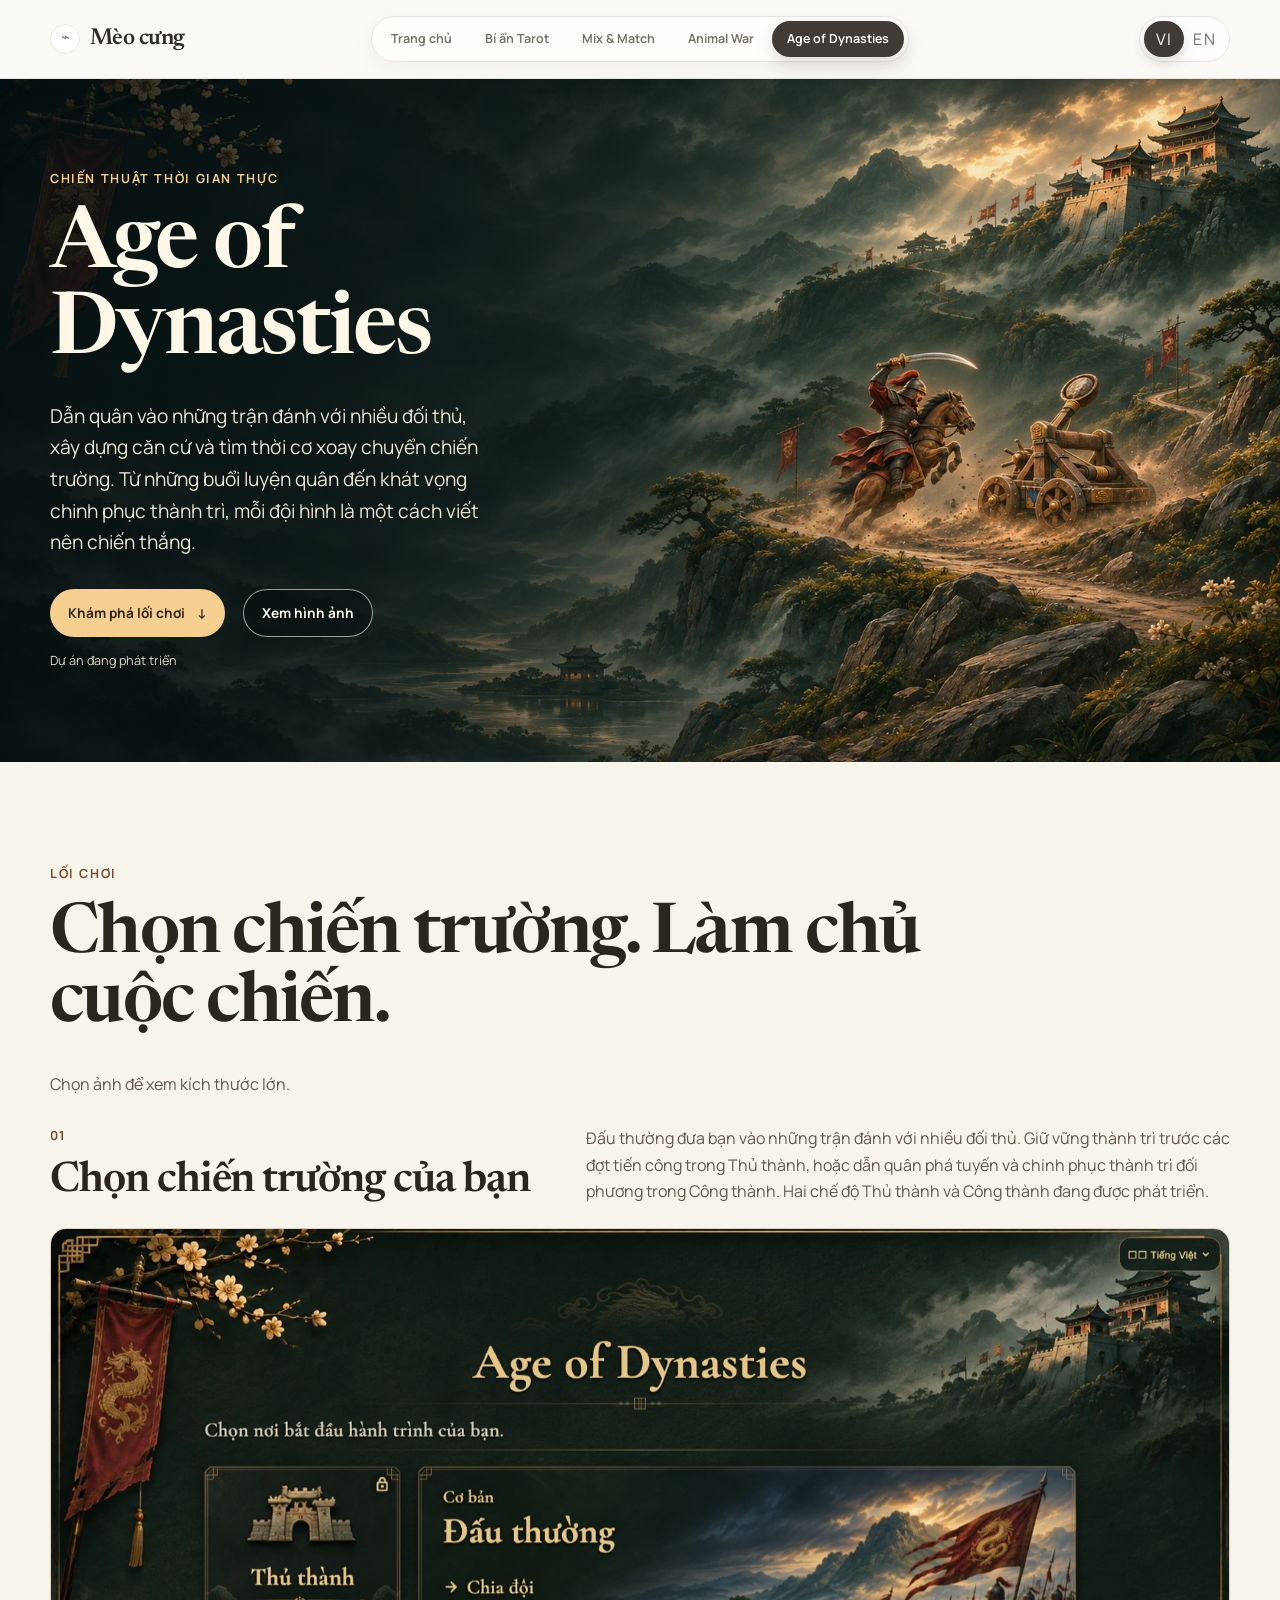
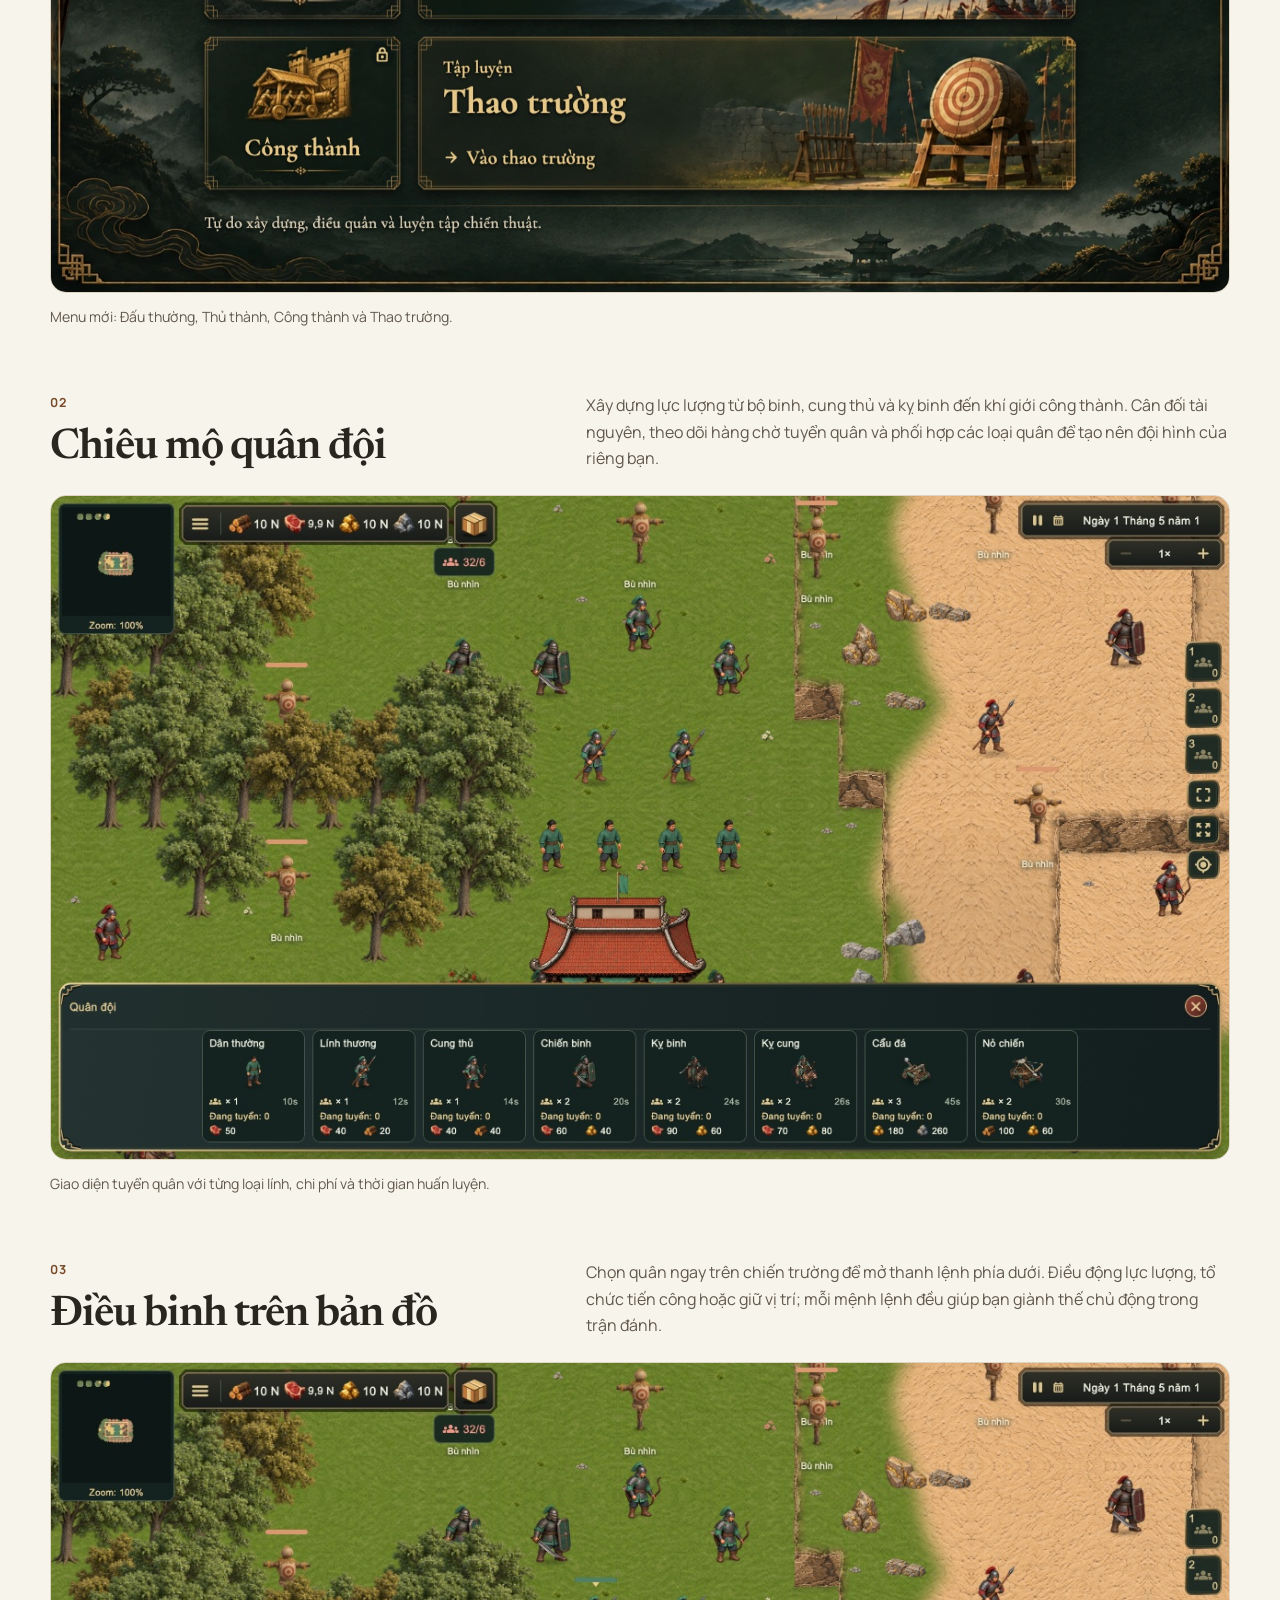
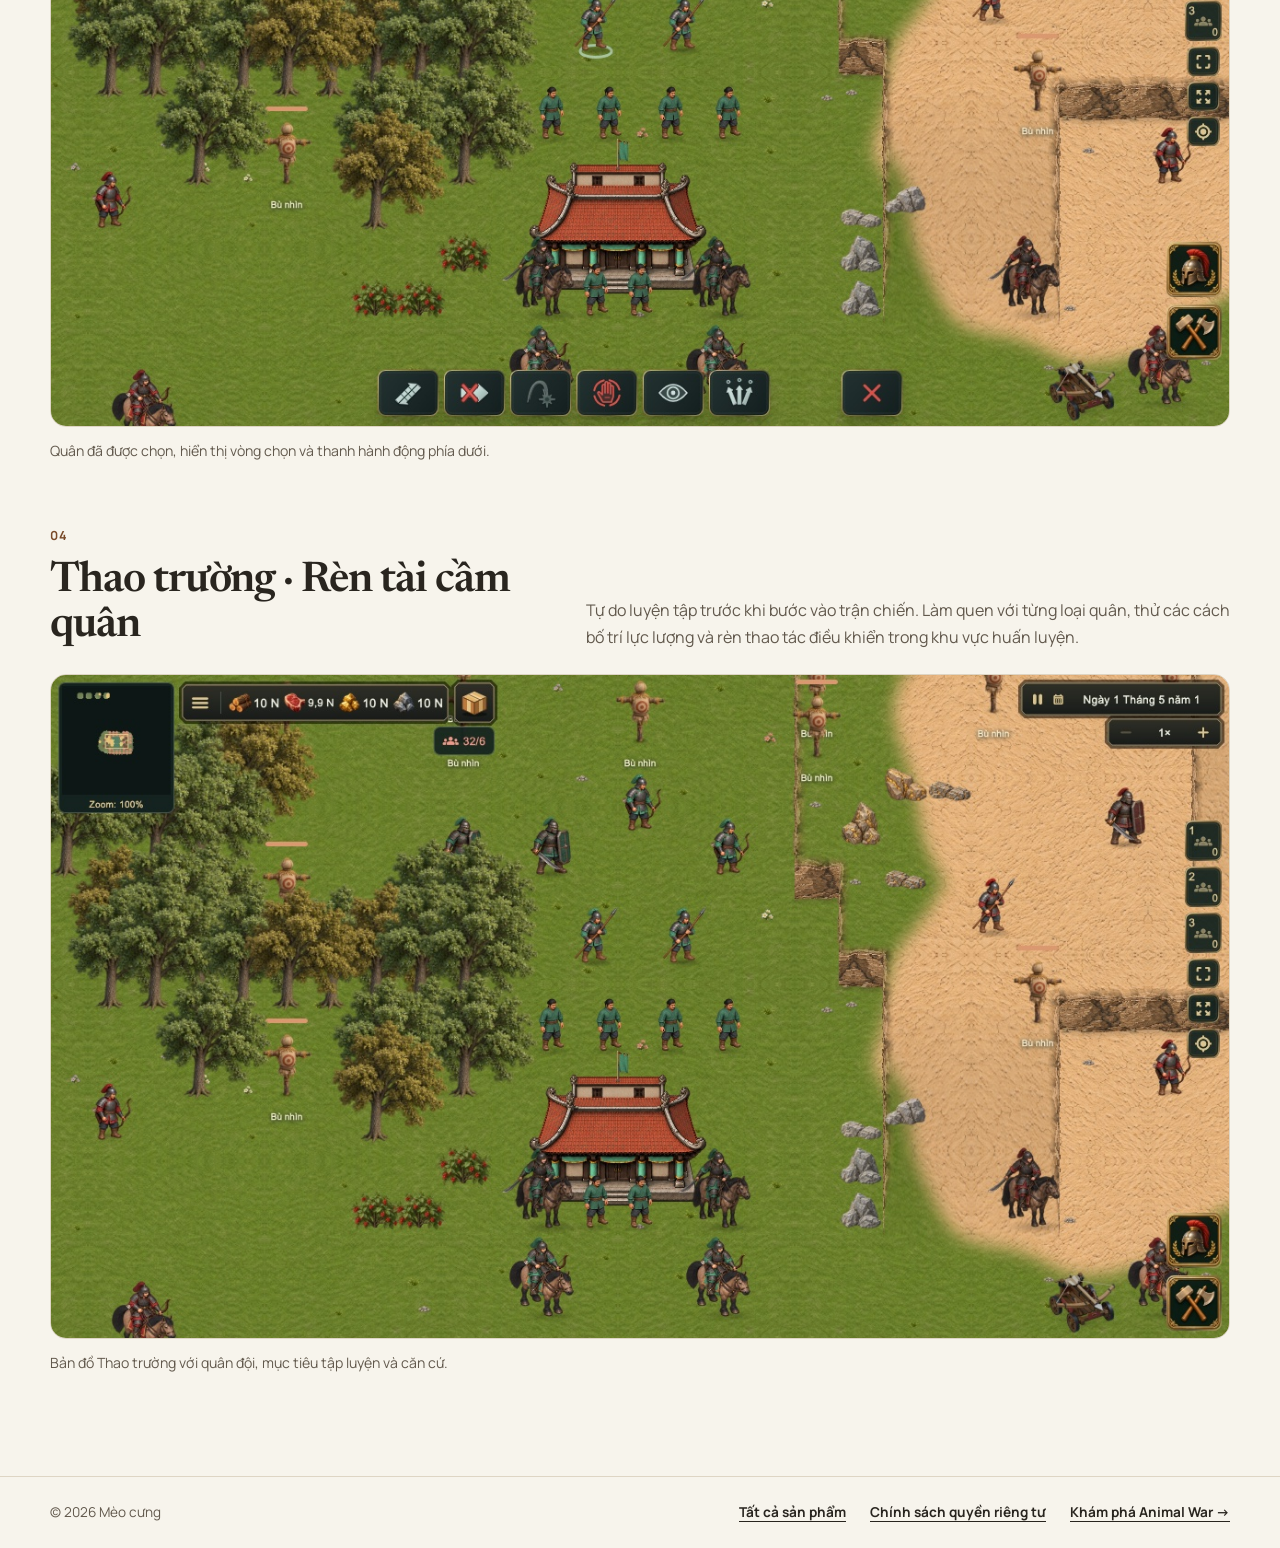
==== commit ee6b1109: "Link Age of Dynasties privacy policy from the website" ====
--- a/age-of-dynasties.html
+++ b/age-of-dynasties.html
@@ -11,7 +11,7 @@
     <link href="https://fonts.googleapis.com/css2?family=Manrope:wght@400;500;600;700&amp;family=Newsreader:wght@400;600&amp;display=swap" rel="stylesheet" />
     <link href="assets/site-shell.css" rel="stylesheet" />
     <link href="assets/game-pages.css?v=20261105-4features" rel="stylesheet" />
-    <script src="assets/game-pages.js?v=20261105-4features" defer></script>
+    <script src="assets/game-pages.js?v=20261123-privacy" defer></script>
 </head>
 
 <body class="game-page" data-game="age-of-dynasties">
@@ -122,6 +122,7 @@
             <span>© 2026 Mèo cưng</span>
             <nav data-i18n-aria="footerAria" aria-label="Liên kết cuối trang">
                 <a href="index.html#products" data-i18n="homeAction">Tất cả sản phẩm</a>
+                <a href="https://pham-tien-thang.github.io/policy/age_of_dynasties/policy_age_of_dynasties.html" target="_blank" rel="noopener noreferrer" data-i18n="footerPrivacy">Chính sách quyền riêng tư</a>
                 <a href="animal-war.html">
                     <span data-i18n="otherAction">Khám phá Animal War</span>
                     <span aria-hidden="true">→</span>
--- a/assets/game-pages.css
+++ b/assets/game-pages.css
@@ -132,6 +132,16 @@
     gap: 14px 18px;
 }
 
+.game-store-actions {
+    margin-bottom: 14px;
+}
+
+.game-store-actions svg {
+    width: 20px;
+    height: 20px;
+    flex: 0 0 auto;
+}
+
 .game-button {
     display: inline-flex;
     align-items: center;
@@ -160,6 +170,12 @@
     background: rgba(5, 15, 17, 0.8);
 }
 
+.game-store-actions [aria-disabled="true"] {
+    border-color: rgba(255, 247, 231, 0.35);
+    background: rgba(5, 15, 17, 0.45);
+    color: #e5d6bf;
+}
+
 .game-status {
     flex-basis: 100%;
     color: #e5d6bf;
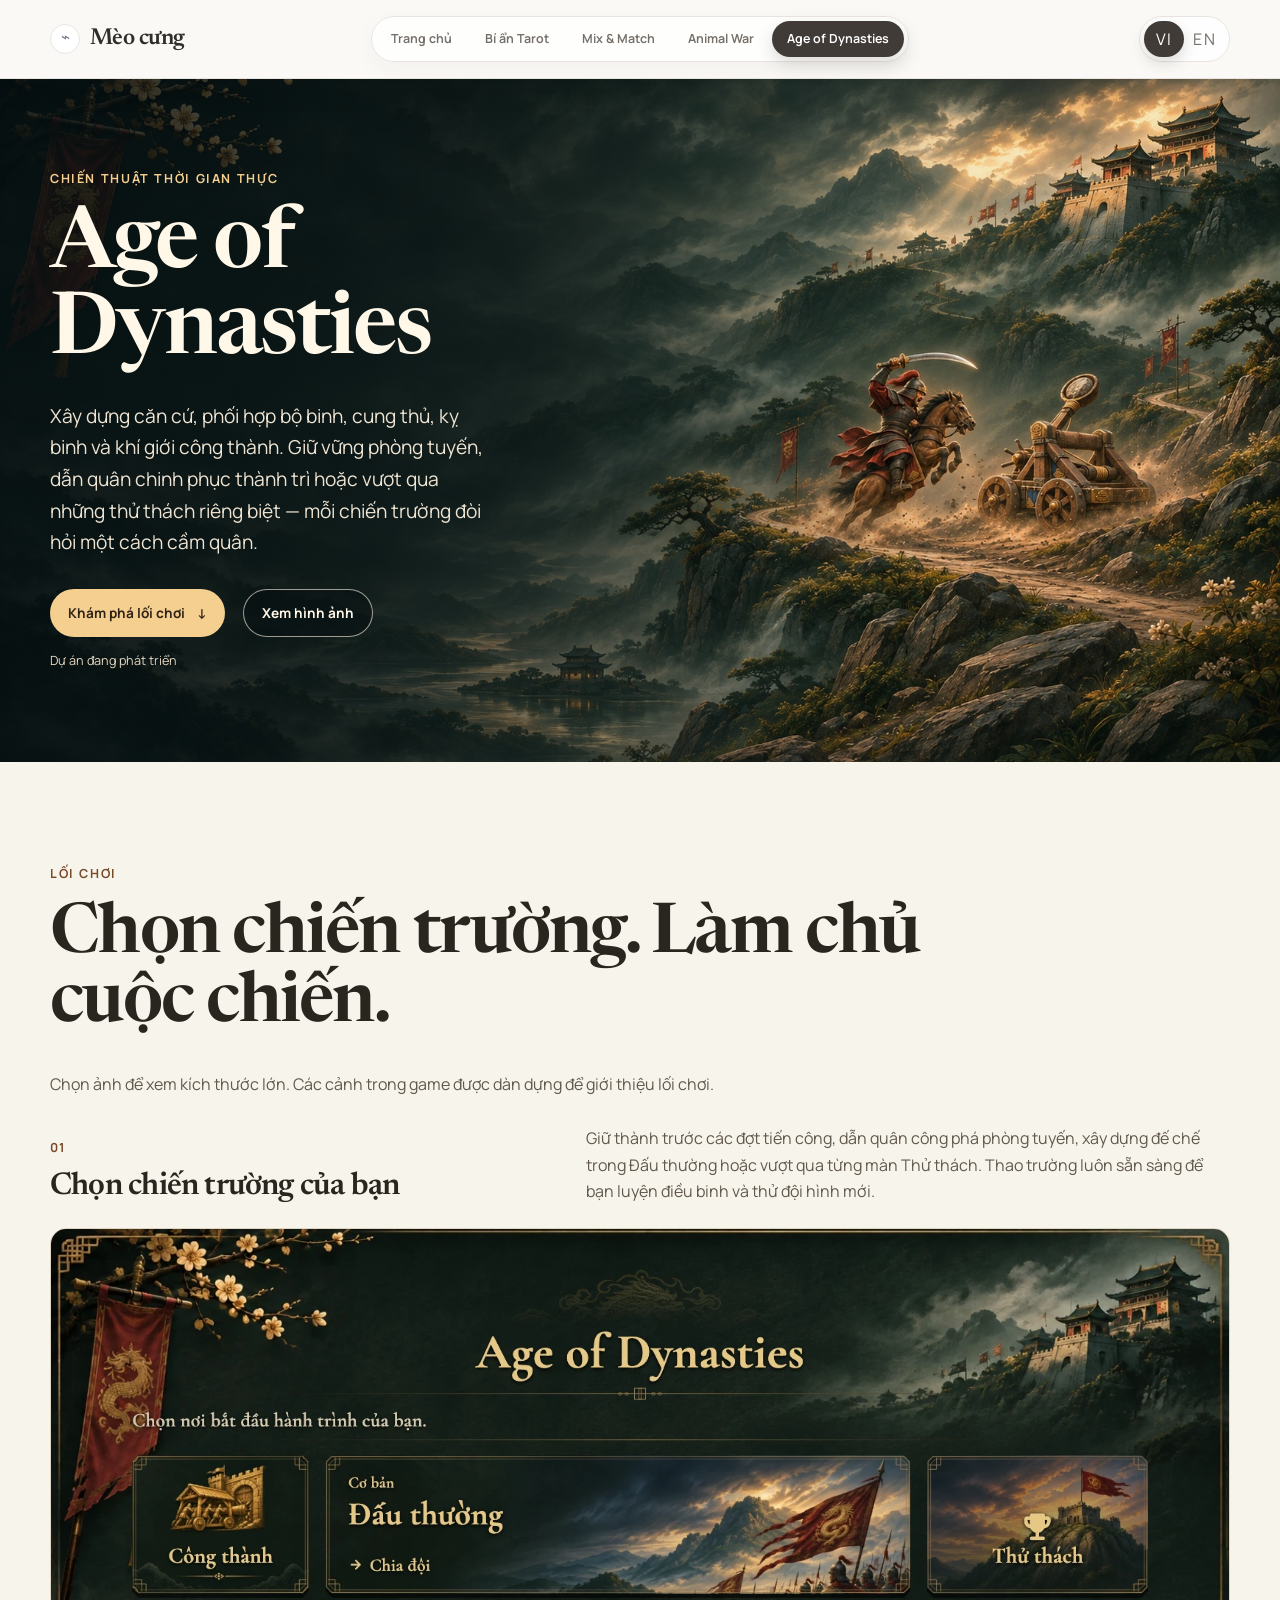
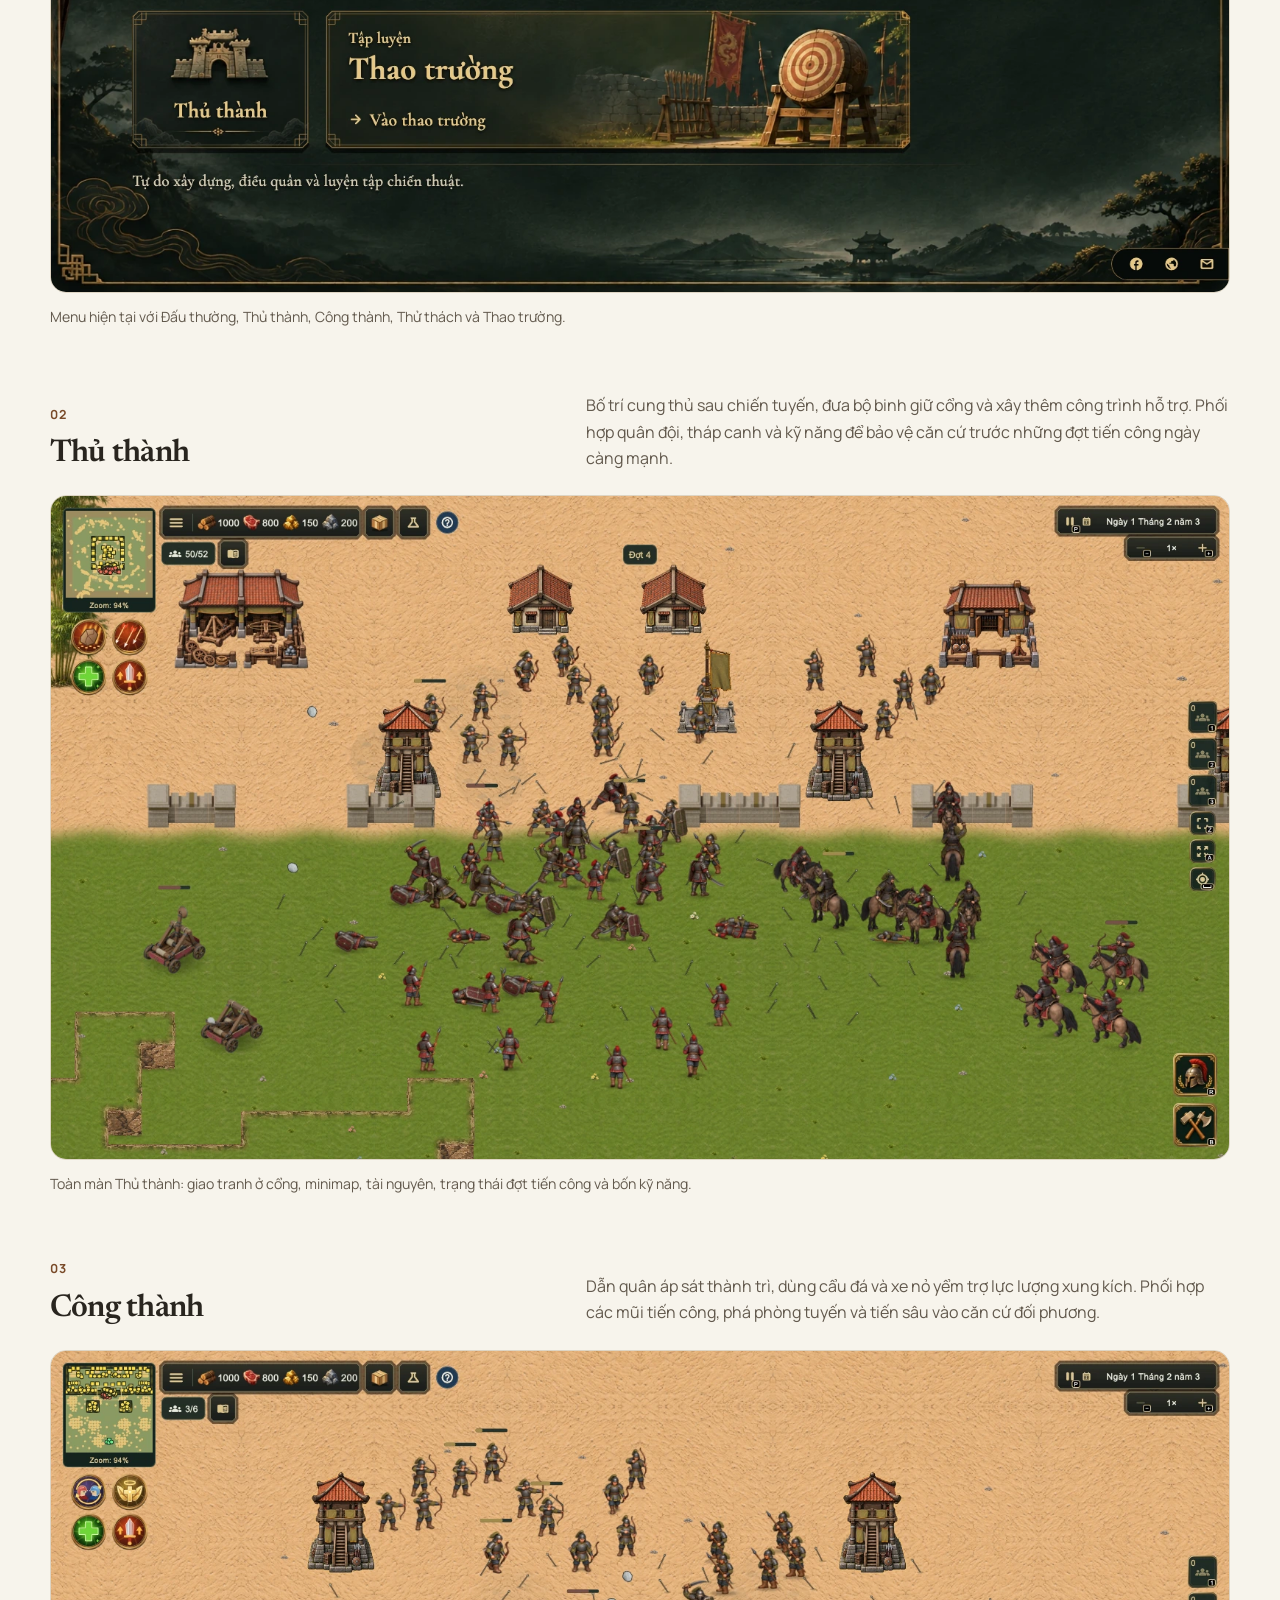
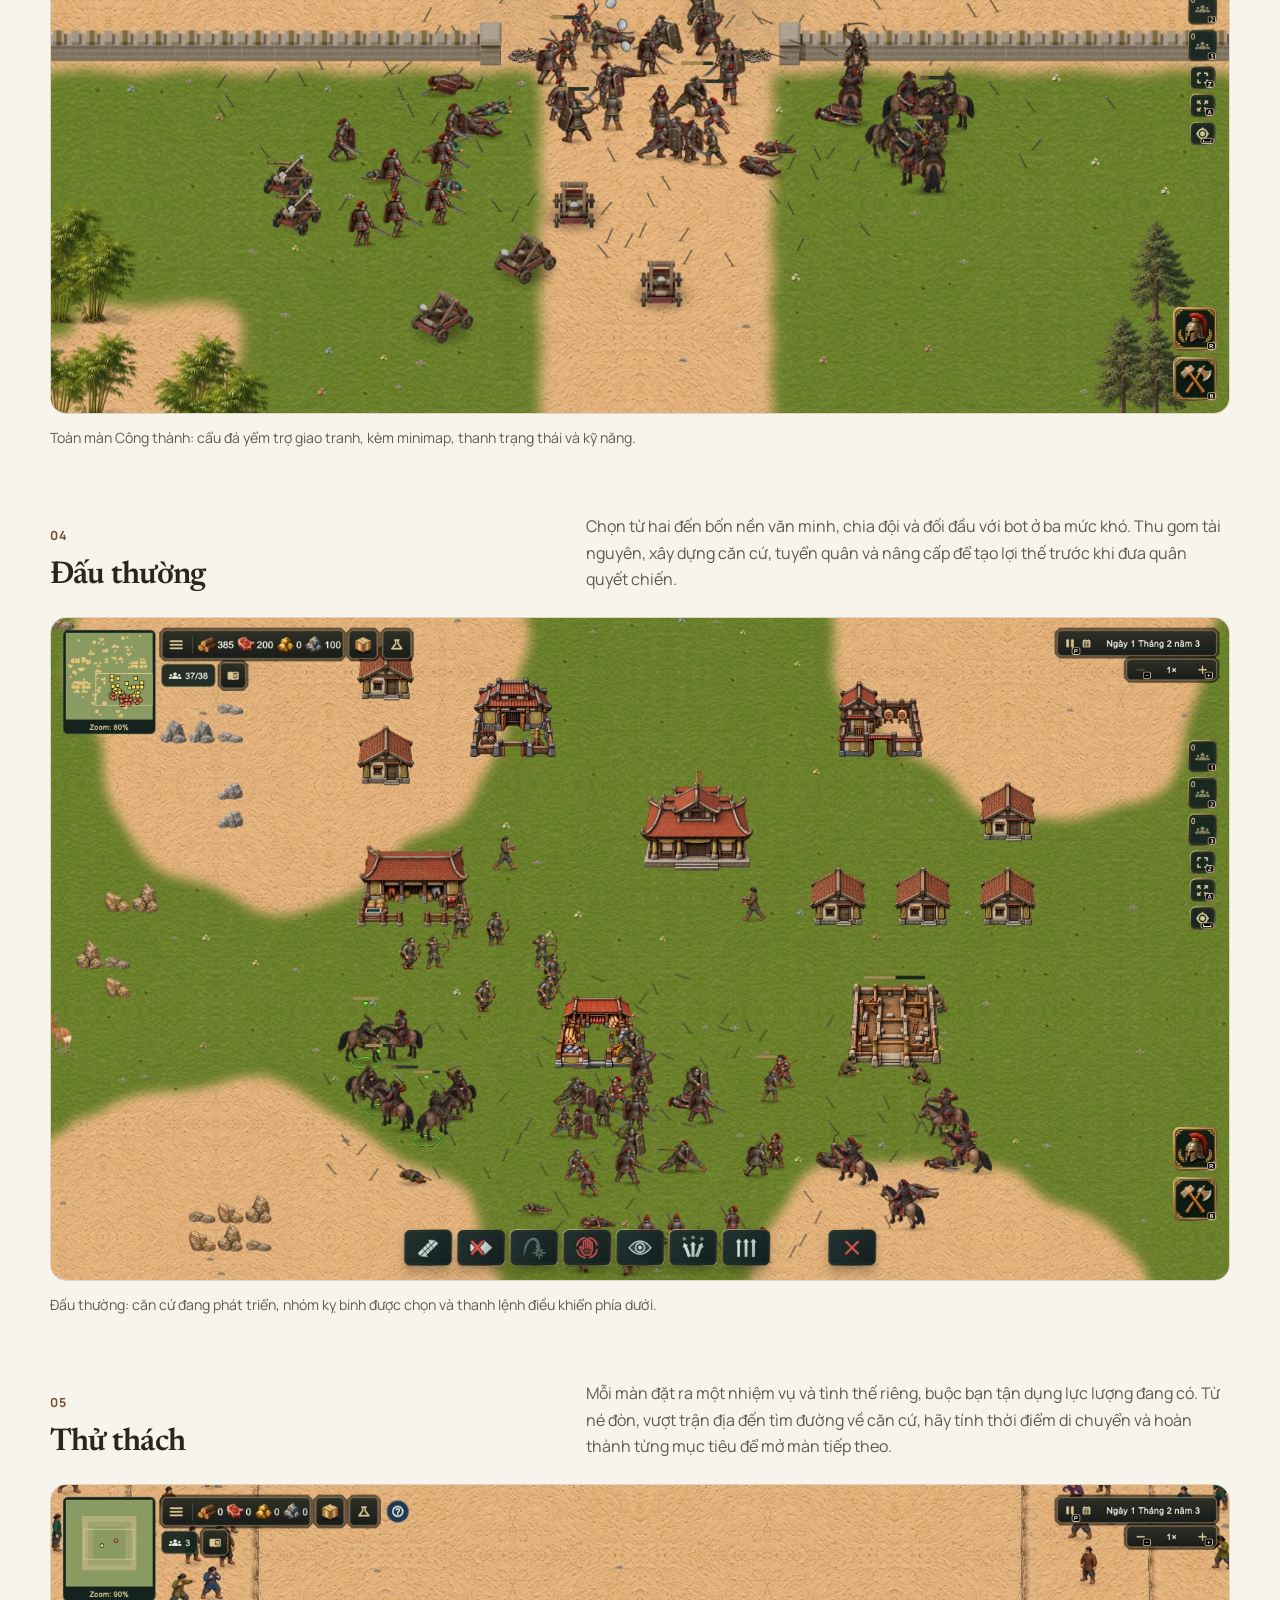
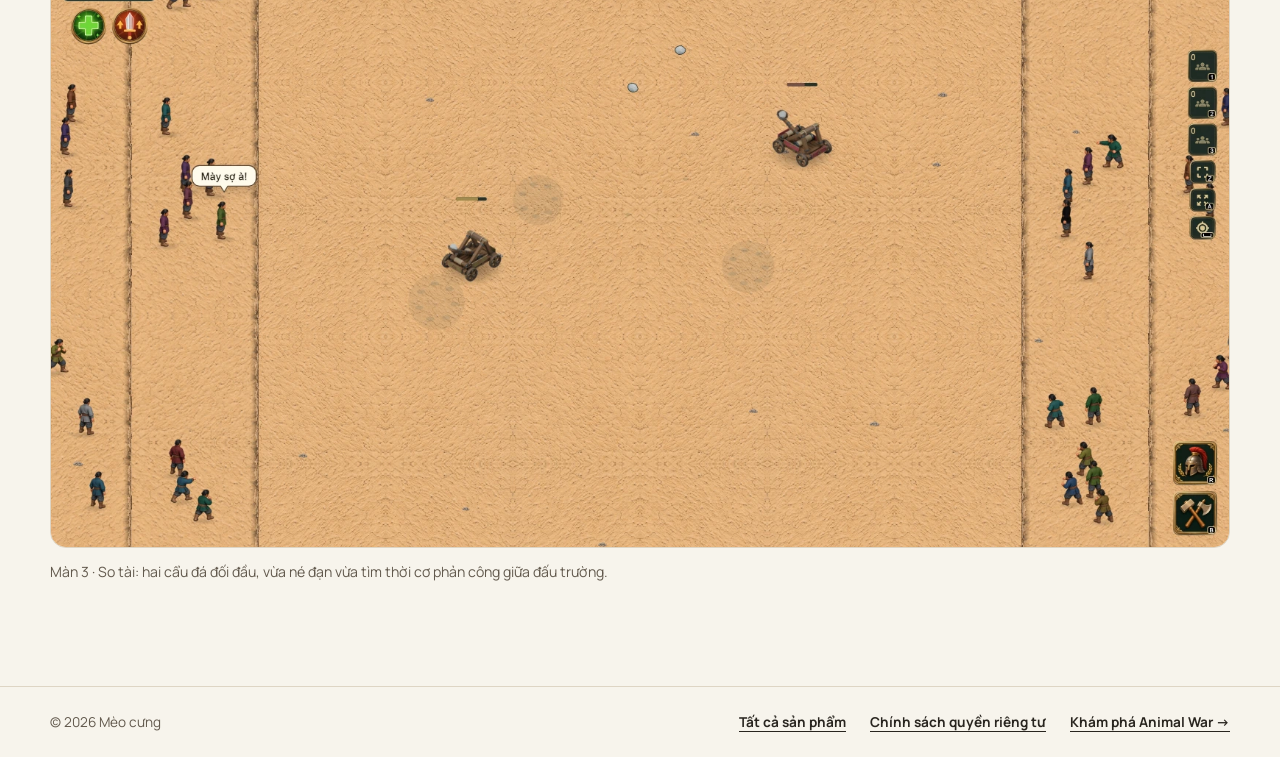
==== commit 0a3a1607: "Refresh Age of Dynasties showcase with full gameplay screenshots" ====
--- a/age-of-dynasties.html
+++ b/age-of-dynasties.html
@@ -4,14 +4,14 @@
 <head>
     <meta charset="UTF-8" />
     <meta name="viewport" content="width=device-width, initial-scale=1.0" />
-    <meta name="description" content="Age of Dynasties — chiến thuật thời gian thực với Đấu thường và Thao trường. Khám phá các chế độ Thủ thành và Công thành đang phát triển." />
+    <meta name="description" content="Age of Dynasties — xây dựng căn cứ, chỉ huy quân đội và làm chủ chiến trường trong Thủ thành, Công thành, Đấu thường và Thử thách." />
     <title>Age of Dynasties | Mèo cưng</title>
     <link rel="preconnect" href="https://fonts.googleapis.com" />
     <link rel="preconnect" href="https://fonts.gstatic.com" crossorigin />
     <link href="https://fonts.googleapis.com/css2?family=Manrope:wght@400;500;600;700&amp;family=Newsreader:wght@400;600&amp;display=swap" rel="stylesheet" />
     <link href="assets/site-shell.css" rel="stylesheet" />
-    <link href="assets/game-pages.css?v=20261105-4features" rel="stylesheet" />
-    <script src="assets/game-pages.js?v=20261123-privacy" defer></script>
+    <link href="assets/game-pages.css?v=20261124-modes" rel="stylesheet" />
+    <script src="assets/game-pages.js?v=20261124-hud" defer></script>
 </head>
 
 <body class="game-page" data-game="age-of-dynasties">
@@ -46,7 +46,7 @@
                 <div class="game-hero-copy">
                     <p class="game-eyebrow" data-i18n="heroEyebrow">Chiến thuật thời gian thực</p>
                     <h1 id="game-title">Age of Dynasties</h1>
-                    <p class="game-lead" data-i18n="heroLead">Dẫn quân vào những trận đánh với nhiều đối thủ, xây dựng căn cứ và tìm thời cơ xoay chuyển chiến trường. Từ những buổi luyện quân đến khát vọng chinh phục thành trì, mỗi đội hình là một cách viết nên chiến thắng.</p>
+                    <p class="game-lead" data-i18n="heroLead">Xây dựng căn cứ, phối hợp bộ binh, cung thủ, kỵ binh và khí giới công thành. Giữ vững phòng tuyến, dẫn quân chinh phục thành trì hoặc vượt qua những thử thách riêng biệt — mỗi chiến trường đòi hỏi một cách cầm quân.</p>
                     <div class="game-actions">
                         <a class="game-button" href="#gameplay">
                             <span data-i18n="heroAction">Khám phá lối chơi</span>
@@ -63,54 +63,66 @@
         <section class="global-shell game-features" id="gameplay" aria-labelledby="gameplay-title">
             <p class="game-eyebrow" data-i18n="gameplayEyebrow">Lối chơi</p>
             <h2 id="gameplay-title" data-i18n="gameplayTitle">Chọn chiến trường. Làm chủ cuộc chiến.</h2>
-            <p class="game-gallery-hint" data-i18n="galleryHint">Chọn ảnh để xem kích thước lớn.</p>
+            <p class="game-gallery-hint" data-i18n="galleryHint">Chọn ảnh để xem kích thước lớn. Các cảnh trong game được dàn dựng để giới thiệu lối chơi.</p>
             <div class="game-feature-list" id="screenshots">
                 <article class="game-feature">
                     <div class="game-feature-copy">
                         <div><span class="game-feature-number" aria-hidden="true">01</span><h3 data-i18n="featureOneTitle">Chọn chiến trường của bạn</h3></div>
-                        <p data-i18n="featureOneLead">Đấu thường đưa bạn vào những trận đánh với nhiều đối thủ. Giữ vững thành trì trước các đợt tiến công trong Thủ thành, hoặc dẫn quân phá tuyến và chinh phục thành trì đối phương trong Công thành. Hai chế độ Thủ thành và Công thành đang được phát triển.</p>
+                        <p data-i18n="featureOneLead">Giữ thành trước các đợt tiến công, dẫn quân công phá phòng tuyến, xây dựng đế chế trong Đấu thường hoặc vượt qua từng màn Thử thách. Thao trường luôn sẵn sàng để bạn luyện điều binh và thử đội hình mới.</p>
                     </div>
                     <figure class="game-shot">
-                        <a href="assets/games/screenshots/dynasties-menu.jpg" target="_blank" rel="noopener">
-                            <img src="assets/games/screenshots/dynasties-menu.jpg" alt="Menu mới: Đấu thường, Thủ thành, Công thành và Thao trường." data-i18n-alt="featureOneAlt" width="1600" height="900" loading="lazy" decoding="async" />
+                        <a href="assets/games/screenshots/dynasties-menu-20261124.webp" target="_blank" rel="noopener">
+                            <img src="assets/games/screenshots/dynasties-menu-20261124.webp" alt="Menu Age of Dynasties hiện tại với năm lựa chọn chế độ chơi, không hiển thị cửa hàng." data-i18n-alt="featureOneAlt" width="1600" height="900" loading="lazy" decoding="async" />
                         </a>
-                        <figcaption data-i18n="featureOneCaption">Menu mới: Đấu thường, Thủ thành, Công thành và Thao trường.</figcaption>
+                        <figcaption data-i18n="featureOneCaption">Menu hiện tại với Đấu thường, Thủ thành, Công thành, Thử thách và Thao trường.</figcaption>
                     </figure>
                 </article>
                 <article class="game-feature">
                     <div class="game-feature-copy">
-                        <div><span class="game-feature-number" aria-hidden="true">02</span><h3 data-i18n="featureTwoTitle">Chiêu mộ quân đội</h3></div>
-                        <p data-i18n="featureTwoLead">Xây dựng lực lượng từ bộ binh, cung thủ và kỵ binh đến khí giới công thành. Cân đối tài nguyên, theo dõi hàng chờ tuyển quân và phối hợp các loại quân để tạo nên đội hình của riêng bạn.</p>
+                        <div><span class="game-feature-number" aria-hidden="true">02</span><h3 data-i18n="featureTwoTitle">Thủ thành</h3></div>
+                        <p data-i18n="featureTwoLead">Bố trí cung thủ sau chiến tuyến, đưa bộ binh giữ cổng và xây thêm công trình hỗ trợ. Phối hợp quân đội, tháp canh và kỹ năng để bảo vệ căn cứ trước những đợt tiến công ngày càng mạnh.</p>
                     </div>
                     <figure class="game-shot">
-                        <a href="assets/games/screenshots/dynasties-army.jpg" target="_blank" rel="noopener">
-                            <img src="assets/games/screenshots/dynasties-army.jpg" alt="Giao diện tuyển quân với từng loại lính, chi phí và thời gian huấn luyện." data-i18n-alt="featureTwoAlt" width="1280" height="720" loading="lazy" decoding="async" />
+                        <a href="assets/games/screenshots/dynasties-defense-20261124-hud.webp" target="_blank" rel="noopener">
+                            <img src="assets/games/screenshots/dynasties-defense-20261124-hud.webp" alt="Toàn màn Thủ thành với minimap, tài nguyên, trạng thái đợt 4 và bốn kỹ năng; các cụm quân giao chiến ở cổng, có quân ngã và tên cắm đất." data-i18n-alt="featureTwoAlt" width="1600" height="900" loading="lazy" decoding="async" />
                         </a>
-                        <figcaption data-i18n="featureTwoCaption">Giao diện tuyển quân với từng loại lính, chi phí và thời gian huấn luyện.</figcaption>
+                        <figcaption data-i18n="featureTwoCaption">Toàn màn Thủ thành: giao tranh ở cổng, minimap, tài nguyên, trạng thái đợt tiến công và bốn kỹ năng.</figcaption>
                     </figure>
                 </article>
                 <article class="game-feature">
                     <div class="game-feature-copy">
-                        <div><span class="game-feature-number" aria-hidden="true">03</span><h3 data-i18n="featureThreeTitle">Điều binh trên bản đồ</h3></div>
-                        <p data-i18n="featureThreeLead">Chọn quân ngay trên chiến trường để mở thanh lệnh phía dưới. Điều động lực lượng, tổ chức tiến công hoặc giữ vị trí; mỗi mệnh lệnh đều giúp bạn giành thế chủ động trong trận đánh.</p>
+                        <div><span class="game-feature-number" aria-hidden="true">03</span><h3 data-i18n="featureThreeTitle">Công thành</h3></div>
+                        <p data-i18n="featureThreeLead">Dẫn quân áp sát thành trì, dùng cẩu đá và xe nỏ yểm trợ lực lượng xung kích. Phối hợp các mũi tiến công, phá phòng tuyến và tiến sâu vào căn cứ đối phương.</p>
                     </div>
                     <figure class="game-shot">
-                        <a href="assets/games/screenshots/dynasties-battlefield.jpg" target="_blank" rel="noopener">
-                            <img src="assets/games/screenshots/dynasties-battlefield.jpg" alt="Quân đã được chọn, hiển thị vòng chọn và thanh hành động phía dưới." data-i18n-alt="featureThreeAlt" width="1280" height="720" loading="lazy" decoding="async" />
+                        <a href="assets/games/screenshots/dynasties-siege-20261124-hud.webp" target="_blank" rel="noopener">
+                            <img src="assets/games/screenshots/dynasties-siege-20261124-hud.webp" alt="Toàn màn Công thành với minimap, tài nguyên, thanh thời gian và cụm kỹ năng; bộ binh đánh qua đoạn tường vỡ dưới sự yểm trợ của khí giới." data-i18n-alt="featureThreeAlt" width="1600" height="900" loading="lazy" decoding="async" />
                         </a>
-                        <figcaption data-i18n="featureThreeCaption">Quân đã được chọn, hiển thị vòng chọn và thanh hành động phía dưới.</figcaption>
+                        <figcaption data-i18n="featureThreeCaption">Toàn màn Công thành: cẩu đá yểm trợ giao tranh, kèm minimap, thanh trạng thái và kỹ năng.</figcaption>
                     </figure>
                 </article>
                 <article class="game-feature">
                     <div class="game-feature-copy">
-                        <div><span class="game-feature-number" aria-hidden="true">04</span><h3 data-i18n="featureFourTitle">Thao trường · Rèn tài cầm quân</h3></div>
-                        <p data-i18n="featureFourLead">Tự do luyện tập trước khi bước vào trận chiến. Làm quen với từng loại quân, thử các cách bố trí lực lượng và rèn thao tác điều khiển trong khu vực huấn luyện.</p>
+                        <div><span class="game-feature-number" aria-hidden="true">04</span><h3 data-i18n="featureFourTitle">Đấu thường</h3></div>
+                        <p data-i18n="featureFourLead">Chọn từ hai đến bốn nền văn minh, chia đội và đối đầu với bot ở ba mức khó. Thu gom tài nguyên, xây dựng căn cứ, tuyển quân và nâng cấp để tạo lợi thế trước khi đưa quân quyết chiến.</p>
                     </div>
                     <figure class="game-shot">
-                        <a href="assets/games/screenshots/dynasties-training.jpg" target="_blank" rel="noopener">
-                            <img src="assets/games/screenshots/dynasties-training.jpg" alt="Bản đồ Thao trường với quân đội, mục tiêu tập luyện và căn cứ." data-i18n-alt="featureFourAlt" width="1280" height="720" loading="lazy" decoding="async" />
+                        <a href="assets/games/screenshots/dynasties-skirmish-20261124-hud.webp" target="_blank" rel="noopener">
+                            <img src="assets/games/screenshots/dynasties-skirmish-20261124-hud.webp" alt="Toàn màn Đấu thường với minimap, thanh tài nguyên và thời gian; ba kỵ binh được chọn có vòng chọn xanh, thanh lệnh hiện phía dưới giữa cảnh xây dựng và giao tranh." data-i18n-alt="featureFourAlt" width="1600" height="900" loading="lazy" decoding="async" />
                         </a>
-                        <figcaption data-i18n="featureFourCaption">Bản đồ Thao trường với quân đội, mục tiêu tập luyện và căn cứ.</figcaption>
+                        <figcaption data-i18n="featureFourCaption">Đấu thường: căn cứ đang phát triển, nhóm kỵ binh được chọn và thanh lệnh điều khiển phía dưới.</figcaption>
+                    </figure>
+                </article>
+                <article class="game-feature">
+                    <div class="game-feature-copy">
+                        <div><span class="game-feature-number" aria-hidden="true">05</span><h3 data-i18n="featureFiveTitle">Thử thách</h3></div>
+                        <p data-i18n="featureFiveLead">Mỗi màn đặt ra một nhiệm vụ và tình thế riêng, buộc bạn tận dụng lực lượng đang có. Từ né đòn, vượt trận địa đến tìm đường về căn cứ, hãy tính thời điểm di chuyển và hoàn thành từng mục tiêu để mở màn tiếp theo.</p>
+                    </div>
+                    <figure class="game-shot">
+                        <a href="assets/games/screenshots/dynasties-challenge-20261124-hud.webp" target="_blank" rel="noopener">
+                            <img src="assets/games/screenshots/dynasties-challenge-20261124-hud.webp" alt="Toàn màn Thử thách 3 So tài với minimap, thanh trạng thái và hai kỹ năng; hai cẩu đá đối đầu, đạn đá đang bay và khán giả quanh đấu trường." data-i18n-alt="featureFiveAlt" width="1600" height="900" loading="lazy" decoding="async" />
+                        </a>
+                        <figcaption data-i18n="featureFiveCaption">Màn 3 · So tài: hai cẩu đá đối đầu, vừa né đạn vừa tìm thời cơ phản công giữa đấu trường.</figcaption>
                     </figure>
                 </article>
             </div>
--- a/assets/game-pages.css
+++ b/assets/game-pages.css
@@ -362,3 +362,20 @@
     .game-feature-list { gap: 44px; }
     .game-feature-copy { grid-template-columns: 1fr; gap: 16px; }
 }
+
+/* Keep mode titles on one line without squeezing the screenshots. */
+.game-page[data-game="age-of-dynasties"] .game-feature-copy h3 {
+    white-space: nowrap;
+    font-size: min(2.8rem, 2.45vw);
+}
+@media (max-width: 700px) {
+    .game-page[data-game="age-of-dynasties"] h1 {
+        font-size: min(5rem, 12vw);
+    }
+    .game-page[data-game="age-of-dynasties"] h2 {
+        font-size: min(4.7rem, 11vw);
+    }
+    .game-page[data-game="age-of-dynasties"] .game-feature-copy h3 {
+        font-size: min(2rem, 5.5vw);
+    }
+}
